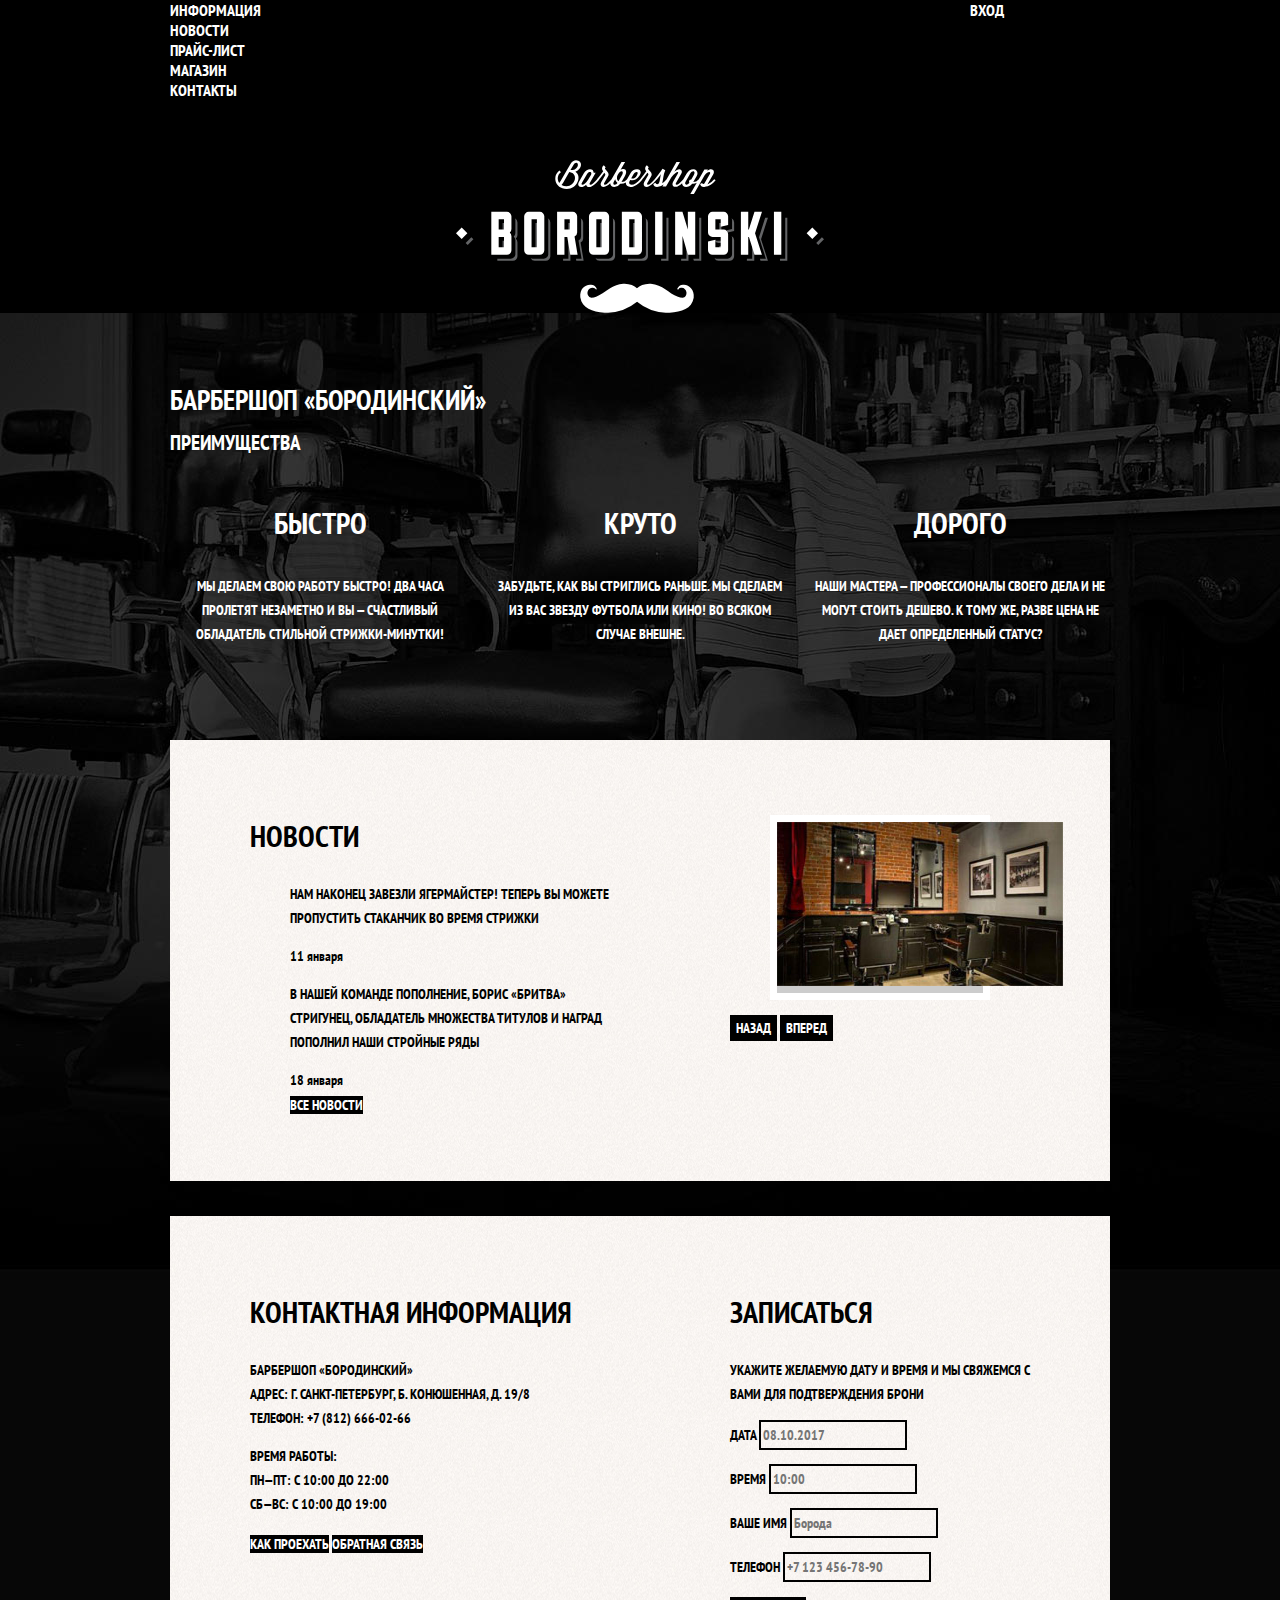
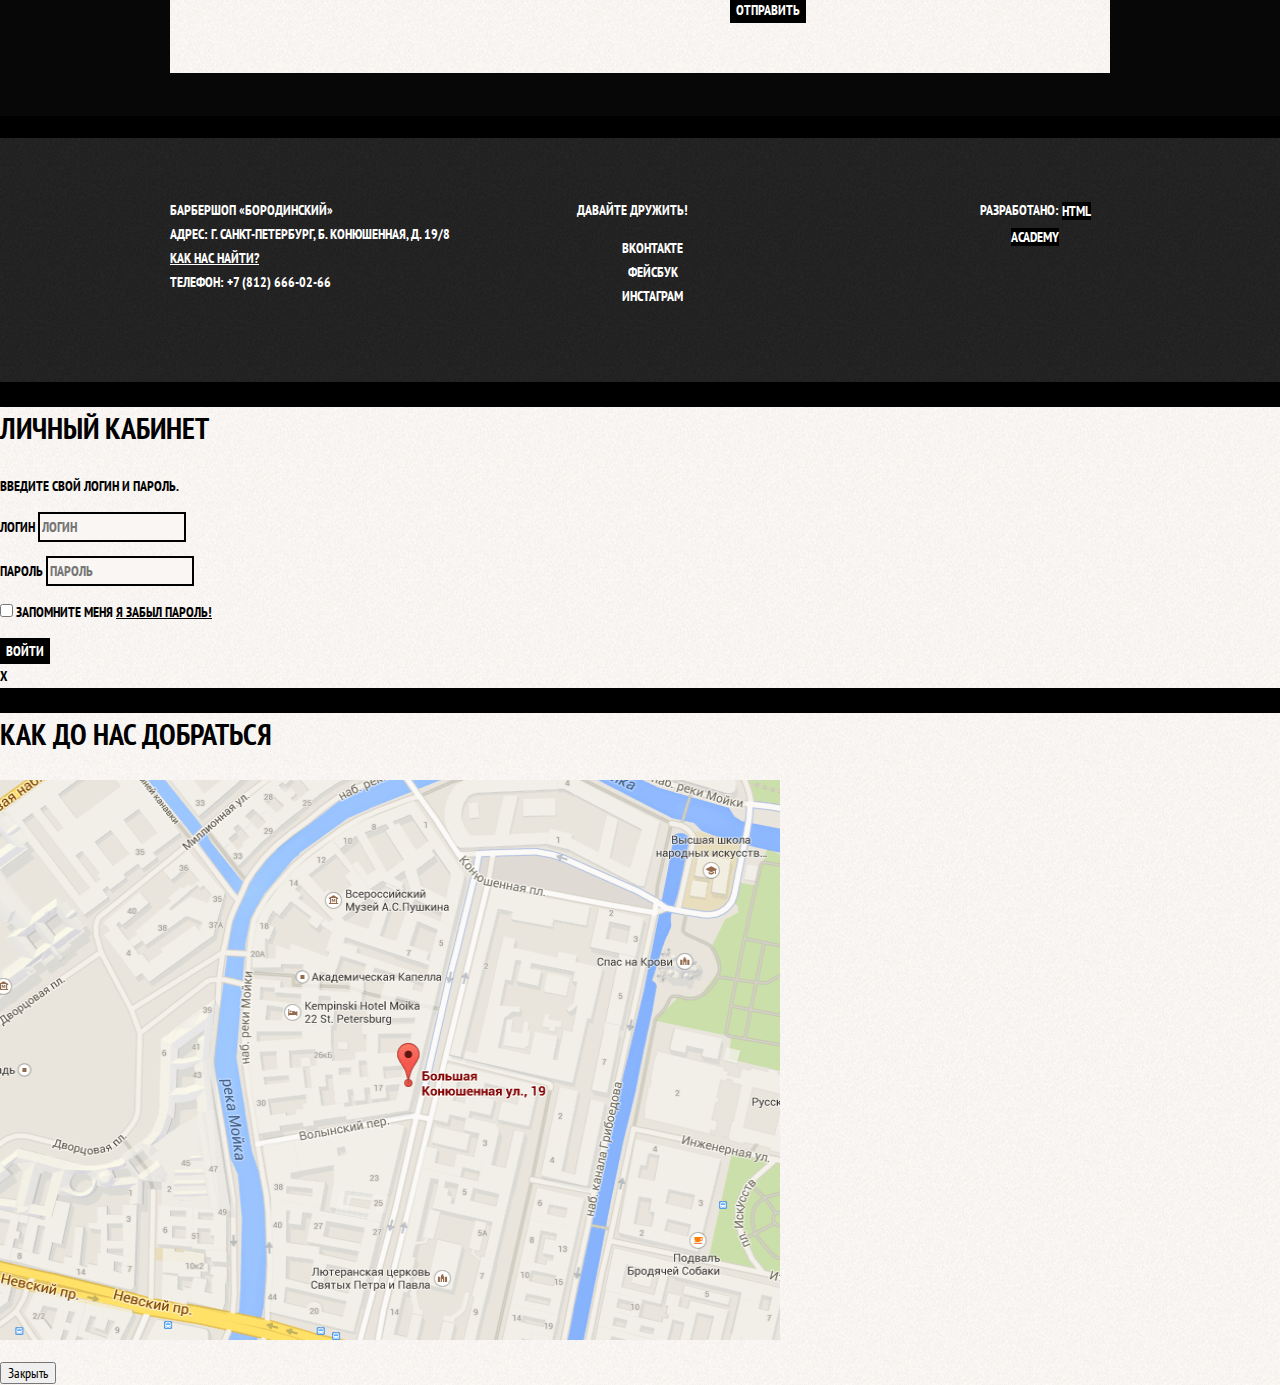
==== index.html @ 68e106fb "product 6 done" ====
<!DOCTYPE html>
<html lang="ru">
<head>
    <meta charset="utf-8">
    <title>Барбершоп «Бородинский»</title>
    <link rel="stylesheet" href="https://fonts.googleapis.com/css?family=PT+Sans+Narrow:400,700&amp;subset=latin,cyrillic">
    <link rel="stylesheet" href="css/normalize.css">
    <link rel="stylesheet" href="css/style.css">
</head>

<body>
    <header class="main-header">
        <nav class="main-navigation">
            <a href="" class="main-header-logo">
                <img src="img/index-logo.svg" width="368" height="153" alt="Логотип барбершопа «Бородинский»">
            </a>
            <div class="main-navigation-wrapper">
                <div class="container">
                    <ul class="site-navigation">
                        <li><a href="info.html">Информация</a></li>
                        <li><a href="news.html">Новости</a></li>
                        <li><a href="price.html">Прайс-лист</a></li>
                        <li><a href="catalog.html">Магазин</a></li>
                        <li><a href="contacts.html">Контакты</a></li>
                    </ul>
                    <ul class="user-navigation">
                        <li class="login-link"><a class="login-link" href="login.html"></a>Вход</li>
                    </ul>
                </div>
            </div>
        </nav>
    </header>
    <main class="container">
    <h1 class="visually-hidden">Барбершоп «Бородинский»</h1>
    <section class="features">
        <h2 class="visually-hidden">Преимущества</h2>
        <ul class="features-list">
        <li class="feature-item">
            <h3>Быстро</h3>
            <p>Мы делаем свою работу быстро! Два часа пролетят незаметно и вы — счастливый обладатель стильной стрижки-минутки!</p>
        </li>
        <li class="feature-item">
            <h3>Круто</h3>
            <p>Забудьте, как вы стриглись раньше. Мы сделаем из вас звезду футбола или кино! Во всяком случае внешне.</p>
        </li>
        <li class="feature-item">
            <h3>Дорого</h3>
            <p>Наши мастера — профессионалы своего дела и не могут стоить дешево. К тому же, разве цена не дает определенный статус?</p>
        </li>
        </ul>
    </section>
    <div class="index-columns">
        <section class="news">
            <h2>Новости</h2>
            <ul class="news-list">
                <li class="news-item">
                <p>Нам наконец завезли Ягермайстер! Теперь вы можете пропустить стаканчик во время стрижки</p>
                <time datetime="2016-01-11">11 января</time>
                </li>
                <li class="news-item">
                <p>В нашей команде пополнение, Борис «Бритва» Стригунец, обладатель множества титулов и наград пополнил наши стройные ряды</p>
                <time datetime="2016-01-18">18 января</time>
                </li>
                <a href="news.html" class="button">Все новости</a>
            </ul>
        </section>
        <section class="gallery">
            <h2></h2>
            <figure class="gallery-content">
                <a href="#"><img src="img/studio.jpg" width="286" height="164" alt="Интерьер"></a>
            </figure>
            <button class="button gallery-button gallery-button-back" type="button">Назад</button>
            <button class="button gallery-button gallery-button-next" type="button">Вперед</button>
        </section>
    </div>
    <div class="index-columns">
        <section class="contacts">
            <h2>Контактная информация</h2>
            <p>
                Барбершоп «Бородинский»<br>
                Адрес: г. Санкт-Петербург, Б. Конюшенная, д. 19/8<br>
                Телефон: +7 (812) 666-02-66
            </p>
            <p>
                Время работы:<br>
                пн—пт: с 10:00 до 22:00<br>
                сб—вс: с 10:00 до 19:00
            </p>
            <a class="button" href="map.html">Как проехать</a>
            <a class="button" href="contacts.html">Обратная связь</a>
        </section>
        <section class="appointment">
            <h2>Записаться</h2>
            <p>Укажите желаемую дату и время и мы свяжемся с вами для подтверждения брони</p>
            <form class="appointment-form" action="https://echo.htmlacademy.ru" method="post">
                <p class="appointment-item">
                    <label for="appointment-date">Дата</label>
                    <input id="appointment-date" type="text" name="date" value="" placeholder="08.10.2017">
                </p>
                <p class="appointment-item">
                    <label for="appointment-time">Время</label>
                    <input id="appointment-time" type="text" name="time" value="" placeholder="10:00">
                </p>
                <p class="appointment-item">
                    <label for="appointment-name">Ваше имя</label>
                    <input id="appointment-name" type="text" name="name" value="" placeholder="Борода">
                </p>
                <p class="appointment-item">
                    <label for="appointment-phone">Телефон</label>
                    <input id="appointment-phone" type="tel" name="phone" value="" placeholder="+7 123 456-78-90">
                </p>
                <button class="button" type="submit">Отправить</button>
            </form>
        </section>
    </div>
    </main>
    <footer class="main-footer">
        <div class="container">
            <p class="footer-contacts">
                Барбершоп «Бородинский»<br>
                Адрес: г. Санкт-Петербург, Б. Конюшенная, д. 19/8<br>
                <a href="map.html">Как нас найти?</a><br>
                Телефон: +7 (812) 666-02-66
            </p>
            <div class="footer-social">
                <b>Давайте дружить!</b>
                <ul>
                <li><a href="#" class="social-button">Вконтакте</a></li>
                <li><a href="#" class="social-button">Фейсбук</a></li>
                <li><a href="#" class="social-button">Инстаграм</a></li>
                </ul>
            </div>
            <p class="footer-copyright">
                <b>Разработано:</b>
                <a class="button" href="https://htmlacademy.ru">HTML Academy</a>
            </p>
        </div>
    </footer>
  <section class="modal modal-login">
    <h2>Личный кабинет</h2>
    <p>Введите свой логин и пароль.</p>
    <form class="login-form" action="https://echo.htmlacademy.ru" method="post">
        <p>
            <label class="visually-hidden" for="user-login">Логин</label>
            <input class="login-icon-user" id="user-login" type="text" name="login" placeholder="Логин">
        </p>
        <p>
            <label class="visually-hidden" for="user-password">Пароль</label>
            <input class="login-icon-password" id="user-password" type="password" name="password" placeholder="Пароль">
        </p>
        <p class="login-password-info">
            <label class="login-checkbox">
                <input type="checkbox" name="remember" class="visually-hidden">
                <span class="checkbox-indicator"></span>
                Запомните меня
            </label>
            <a class="restore" href="#">Я забыл пароль!</a>
        </p>
        <button class="button" type="submit">Войти</button>
    </form>
    <span class="modal-close">x</span>
  </section>
  <section class="modal modal-map">
    <h2 class="visually-hidden">Как до нас добраться</h2>
    <p>
        <img src="img/map.png" width="780" height="560" alt="Офис компании по адресу ул. Большая Конюшенная 19/8, Санкт-Петербург">
    </p>
    <button class="modal-close" type="button">Закрыть</button>
  </section>
</body>
</html>
---- css/style.css ----
body {
  margin: 0;
  padding: 0;

  font-family: "PT Sans Narrow", Arial, sans-serif;
  font-size: 14px;
  line-height: 24px;
  font-weight: 700;
  color: #ffffff;
  text-transform: uppercase;
  
  background-color: #000000;
  background-image: url("../img/bg.jpg");
  background-position: top center;
  background-repeat: no-repeat;
}

.inner-page {
  color: #000000;

  background-color: #f9f6f3;
  background-image: url("../img/pattern-light.jpg");
  background-position: 0 0;
  background-repeat: repeat;
}

.main-header {
  margin-bottom: 75px;
}

.inner-page .main-header {
  margin-bottom: 50px;

  background-color: #000000;
}

a {
  text-decoration: none;
}

.button {
  font: inherit;

  text-align: center;
  color: #ffffff;
  vertical-align: middle;
  text-transform: uppercase;

  background-color: #000000;
  border: none;
}

.button:hover,
.button:focus,
.button:active {
  background-color: #663d15;
}

.main-navigation {
  display: flex;
  flex-direction: column;
  align-items: center;

  font-size: 16px;
  line-height: 20px;
  color: #ffffff;

  background-color: #000000;
}

.inner-page .main-navigation {
  align-items: flex-start;
  flex-direction: row;
}

.main-header-logo {
  order: 2;
  width: 368px;
  height: 153px;
}

.inner-page .main-header-logo {
  order: 0;

  width: 111px;
  height: 24px;
  padding: 23px 20px;
}

.main-navigation-wrapper {
  width: 100%;
  margin-bottom: 60px;
  
  background-color: #000000;
}

.main-navigation-wrapper .container {
  display: flex;
  justify-content: space-between;
}

.site-navigation,
.user-navigation {
  list-style: none;
  margin: 0;
  padding: 0;
}

.site-navigation {
  width: 620px;
}

.user-navigation {
  width: 140px;
}

.inner-page .user-navigation {
  margin-left: auto;
}

.site-navigation a,
.user-navigation a {
  color: #ffffff;
}

.site-navigation a:hover,
.site-navigation a:focus,
.user-navigation a:hover,
.user-navigation a:focus {
  background-color: #242424;
}

.container {
  width: 940px;
  margin: 0 auto;
  padding: 0 10px;
}

.features {
  margin-bottom: 80px;
}

.features-list {
  display: flex;
  justify-content: space-between;
  margin: 0;
  padding: 0;

  list-style: none;
}

.feature-item {
  width: 300px;
  text-align: center;
}

.feature-item h3 {
  font-size: 30px;
  line-height: 42px;
}

.index-columns {
  display: flex;
  justify-content: space-between;
  padding: 50px 80px;
  margin-bottom: 35px;


  color: #000000;

  background-color: #f8f5f2;
  background-image: url("../img/pattern-light.jpg");
  background-position: 0 0;
  background-repeat: repeat;
}

.index-columns h2 {
  font-size: 30px;
  line-height: 42px;
}

.news {
  width: 380px;
}

.news-list {
  list-style: none;
}

.news-item time {
  text-transform: none;
}

.gallery {
  width: 300px;
}

.gallery-content {
  background-color: #cccccc;
  border: 7px solid #ffffff;
}

.contacts {
  width: 380px;
}

.appointment {
  width: 300px;
}

.appointment-item input {
  font: inherit;

  background-color: transparent;
  border: 2px solid #000000;
}

.appointment-item input:focus {
  border-color: #663d15;
}

.page-title {
  margin: 0;
  margin-bottom: 15px;
  padding: 0;

  font-size: 30px;
  line-height: 42px;
}

.breadcrumbs {
  padding: 0;
  margin: 0;
  margin-bottom: 50px;

  list-style: none;
}

.breadcrumbs a {
  color: #000000;
}

.breadcrumbs a:hover,
.breadcrumbs a:focus {
  text-decoration: underline;
}

.breadcrumbs-current {
  color: #aba9a7;
}

.catalog-columns {
  display: flex;
  justify-content: space-between;
}

.filters {
  width: 180px;
}

.filter fieldset {
  border: none;
}

.filter legend {
  font-size: 24px;
  line-height: 30px;
}

.filter ul {
  list-style: none;
  line-height: 18px;
}

.filter-input:hover + label,
.filter-input:focus + label {
  color: #663d15;
}

.filter-input:disabled + label {
  color: #000000;

  opacity: 0.5;
}

.catalog {
  width: 700px;
}

.catalog-list {
  display: flex;
  flex-wrap: wrap;
  padding: 0;
  margin: 0;
  margin-bottom: 25px;

  list-style: none;
}

.catalog-item {
  width: 220px;
  margin-bottom: 20px;
  margin-right: 20px;

  background-color: #f8f8f8;
  box-shadow: 0 0 10px rgba(0, 0, 0, 0.1);
}

.catalog-item:nth-child(3n) {
  margin-right: 0;
}

.catalog-item:hover {
  box-shadow: 0 0 10px rgba(0, 0, 0, 0.2);
}

.catalog-item a {
  color: #000000;
}

.catalog-item h3 {
  font-size: 14px;
  line-height: 18px;
}

.catalog-category {
  text-transform: none;
}

.catalog-item-price b {
  font-size: 14px;
  line-height: 20px;
  text-align: center;

  background-color: #e5e5e5;
}

.catalog-item-price .button {
  line-height: 20px;
  color: #ffffff;
}

.pagination-list {
  padding: 0;
  margin: 0;

  list-style: none;
}

.pagination-item a {
  color: #ffffff;

  background-color: #000000;
}

.pagination-item a:hover,
.pagination-item a:focus,
.pagination-item a:active {
  background-color: #663d15;
}

.pagination-item-current a {
  color: #000000;

  background-color: #ffffff;
}

.pagination-item-current a:hover,
.pagination-item-current a:focus,
.pagination-item-current a:active {
  color: #000000;

  background-color: #ffffff;
}

.product-photos {
  width: 460px;
}

.product-photo-preview {
  list-style: none;
}

.product-photo-preview li {
  box-shadow: 0 0 10px 2px rgba(0, 0, 0, 0.1);
}

.product-photo-full {
  box-shadow: 0 0 10px 2px rgba(0, 0, 0, 0.1);
}

.product-article {
  text-align: right;
  color: #aeaeae;
}

.product-price b {
  line-height: 20px;
  text-align: center;

  background-color: #e5e5e5;
}

.product-info {
  width: 390px;
}

.product-info h3 {
  font-size: 24px;
  line-height: 30px;
}

.product-info ul {
  list-style: none;
}

.main-footer {
  margin-top: 65px;
  padding: 60px 0;

  color: #ffffff;

  background-color: #222222;
  background-image: url("../img/pattern-dark.jpg");
  background-position: 0 0;
  background-repeat: repeat;
}

.inner-page .main-footer {
  margin-top: 45px;
}

.main-footer .container {
  display: flex;
}

.footer-contacts {
  width: 320px;
  margin: 0;
  margin-right: 70px;
}

.footer-contacts a {
  color: #ffffff;
  text-decoration: underline;
}

.footer-contacts a:hover,
.footer-contacts a:focus {
  text-decoration: none;
}

.footer-social {
  width: 145px;

  text-align: center;
}

.footer-social ul {
  list-style: none;
}

.social-button {
  color: #ffffff;
}

.footer-copyright {
  width: 150px;
  margin: 0;
  margin-left: auto;
  text-align: center;
}

.footer-copyright .button:hover,
.footer-copyright .button:focus {
  color: #000000;

  background-color: #ffffff;
}

.modal {
  color: #000000;

  background-image: url("../img/pattern-light.jpg");
  background-position: 0 0;
  background-repeat: repeat;
  background-color: #f8f3f0;
}

.modal h2 {
    font-size: 30px;
    line-height: 42px;
  }
  
.login-form input[type="text"],
.login-form input[type="password"] {
  font: inherit;
  color: #000000;
  text-transform: uppercase;

  background-color: #f9f6f3;
  border: 2px solid #000000;
}

.login-form input:focus {
  border-color: #663d15;
}

.login-checkbox:hover,
.login-checkbox:focus {
  color: #663d15;
}

.restore {
  color: #000000;
  text-decoration: underline;
}

.restore:hover,
.restore:focus {
  text-decoration: none;
}
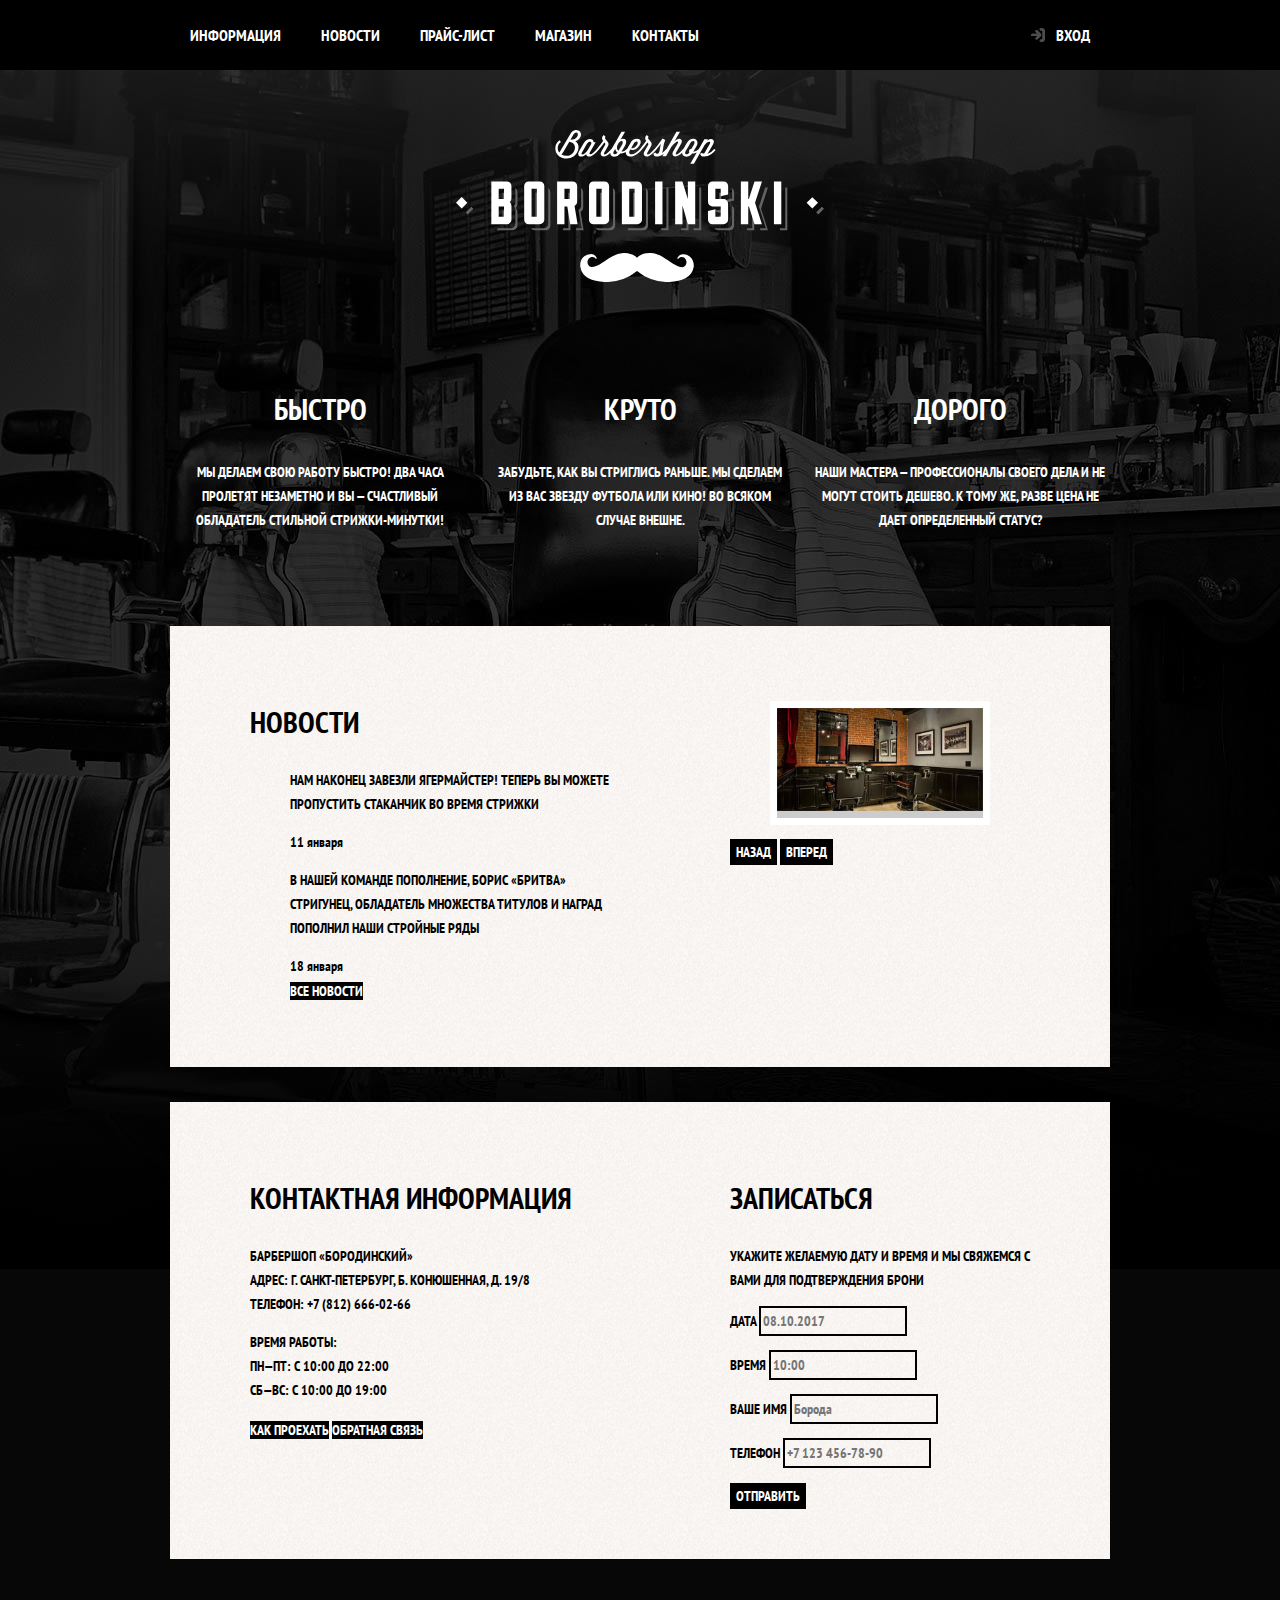
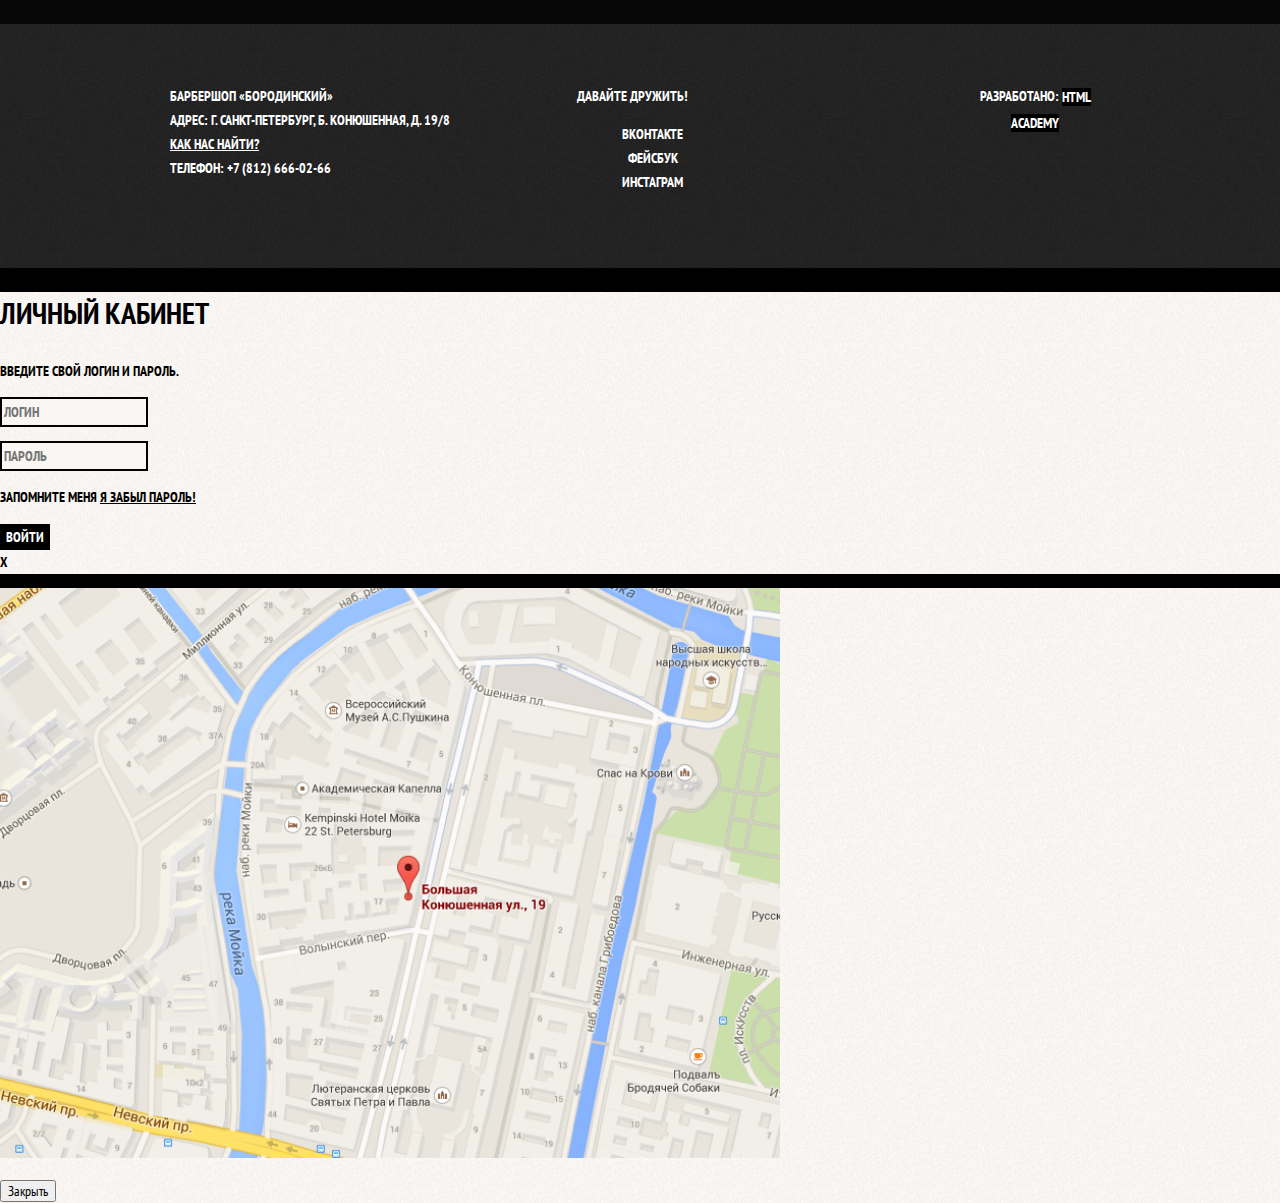
==== commit 962ae082: "edit header" ====
--- a/index.html
+++ b/index.html
@@ -24,7 +24,9 @@
                         <li><a href="contacts.html">Контакты</a></li>
                     </ul>
                     <ul class="user-navigation">
-                        <li class="login-link"><a class="login-link" href="login.html"></a>Вход</li>
+                        <li>
+                            <a class="login-link" href="login.html">Вход</a>
+                        </li>
                     </ul>
                 </div>
             </div>
--- a/css/style.css
+++ b/css/style.css
@@ -38,6 +38,29 @@
   text-decoration: none;
 }
 
+img {
+  max-width: 100%;
+  height: auto;
+}
+
+.visually-hidden:not(:focus):not(:active),
+input[type="checkbox"].visually-hidden,
+input[type="radio"].visually-hidden {
+  position: absolute;
+
+  width: 1px;
+  height: 1px;
+  margin: -1px;
+  border: 0;
+  padding: 0;
+
+  white-space: nowrap;
+
+  clip-path: inset(100%);
+  clip: rect(0 0 0 0);
+  overflow: hidden;
+}
+
 .button {
   font: inherit;
 
@@ -65,7 +88,7 @@
   line-height: 20px;
   color: #ffffff;
 
-  background-color: #000000;
+  background-color: transparent;
 }
 
 .inner-page .main-navigation {
@@ -107,11 +130,14 @@
 }
 
 .site-navigation {
+  display: flex;
+  flex-wrap: wrap;
   width: 620px;
 }
 
 .user-navigation {
-  width: 140px;
+  display: flex;
+  max-width: 140px;
 }
 
 .inner-page .user-navigation {
@@ -120,6 +146,10 @@
 
 .site-navigation a,
 .user-navigation a {
+  display: block;
+  padding: 25px 20px;
+
+  vertical-align: middle;
   color: #ffffff;
 }
 
@@ -130,6 +160,34 @@
   background-color: #242424;
 }
 
+.user-navigation .login-link {
+  position: relative;
+  padding-left: 50px;
+}
+
+.login-link::before {
+  content: "";
+  
+  position: absolute;
+  top: 27px;
+  left: 24px;
+  
+  width: 16px;
+  height: 18px;
+  
+  background-image: url("../img/login.svg");
+  background-repeat: no-repeat;
+  background-position: 0 0;
+  
+  opacity: 0.3;
+}
+
+.login-link:hover::before,
+.login-link:focus::before,
+.login-link:active::before {
+  opacity: 1;
+}
+
 .container {
   width: 940px;
   margin: 0 auto;
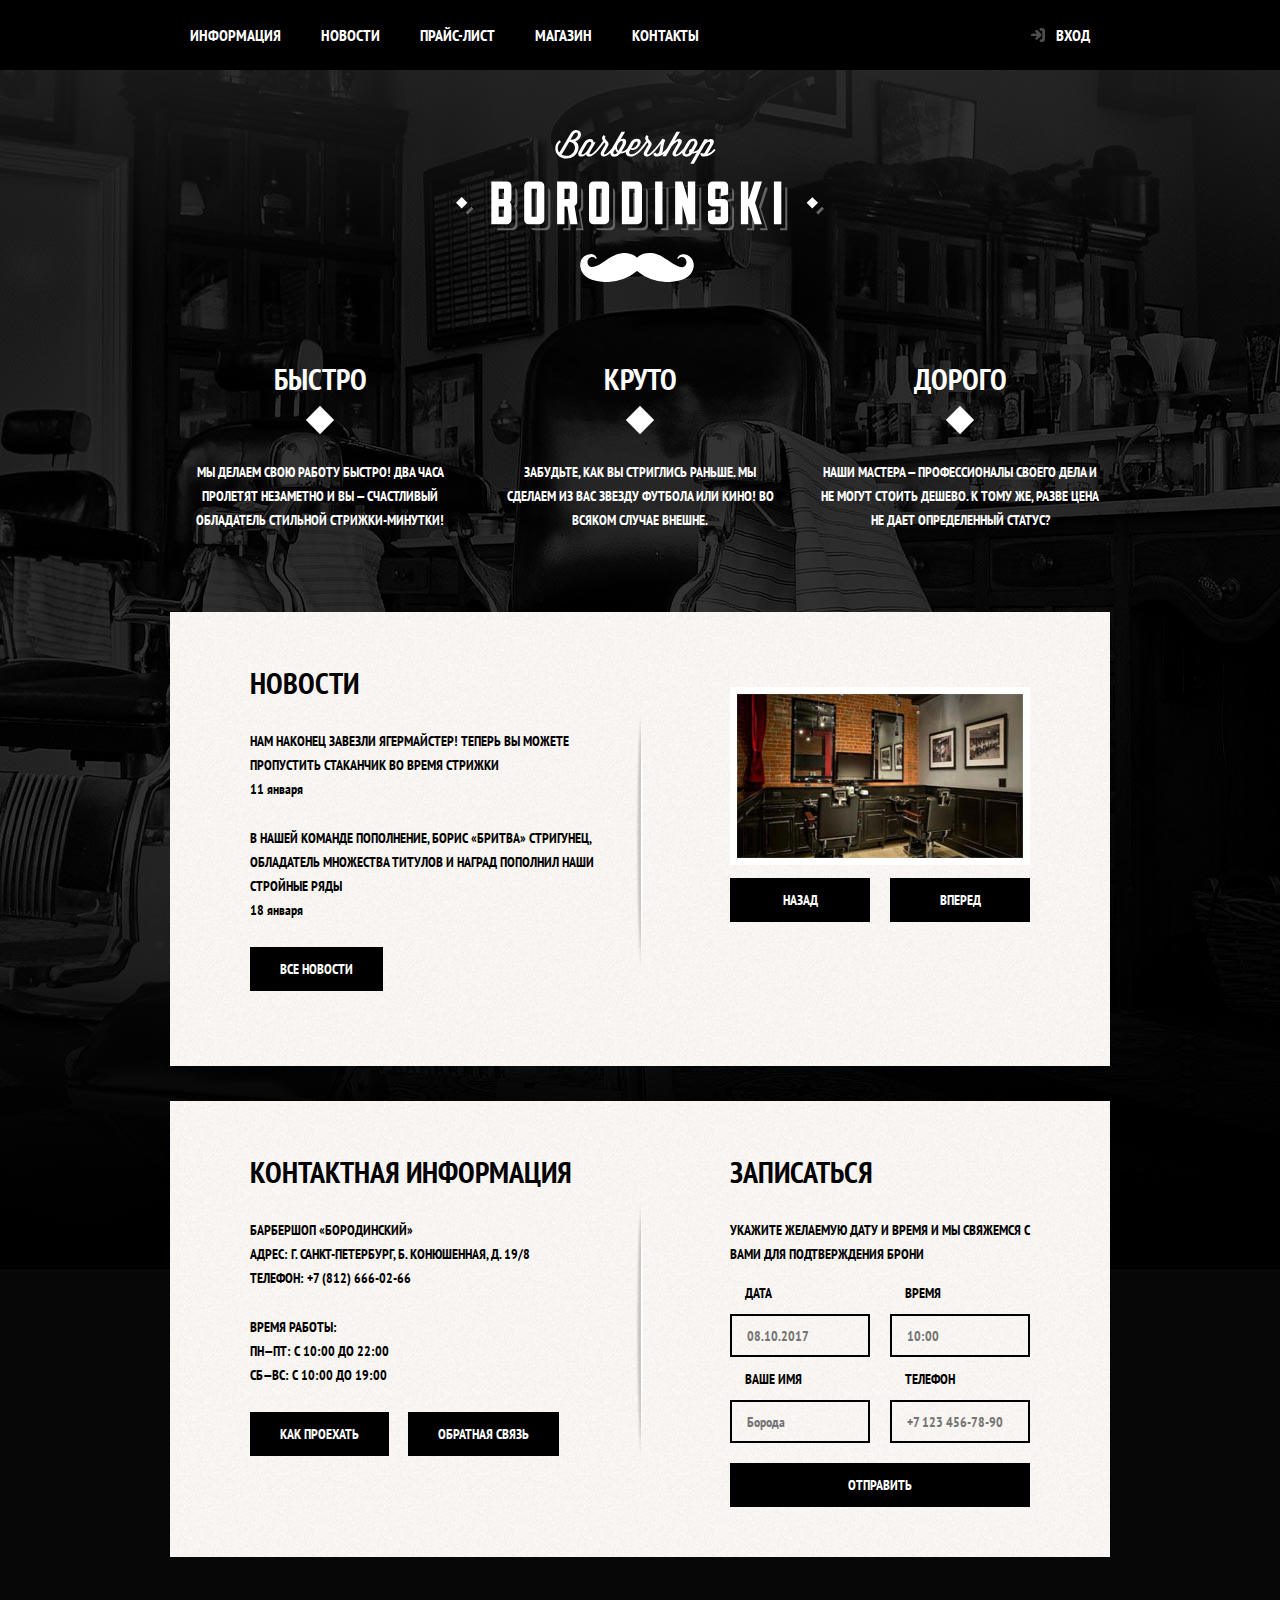
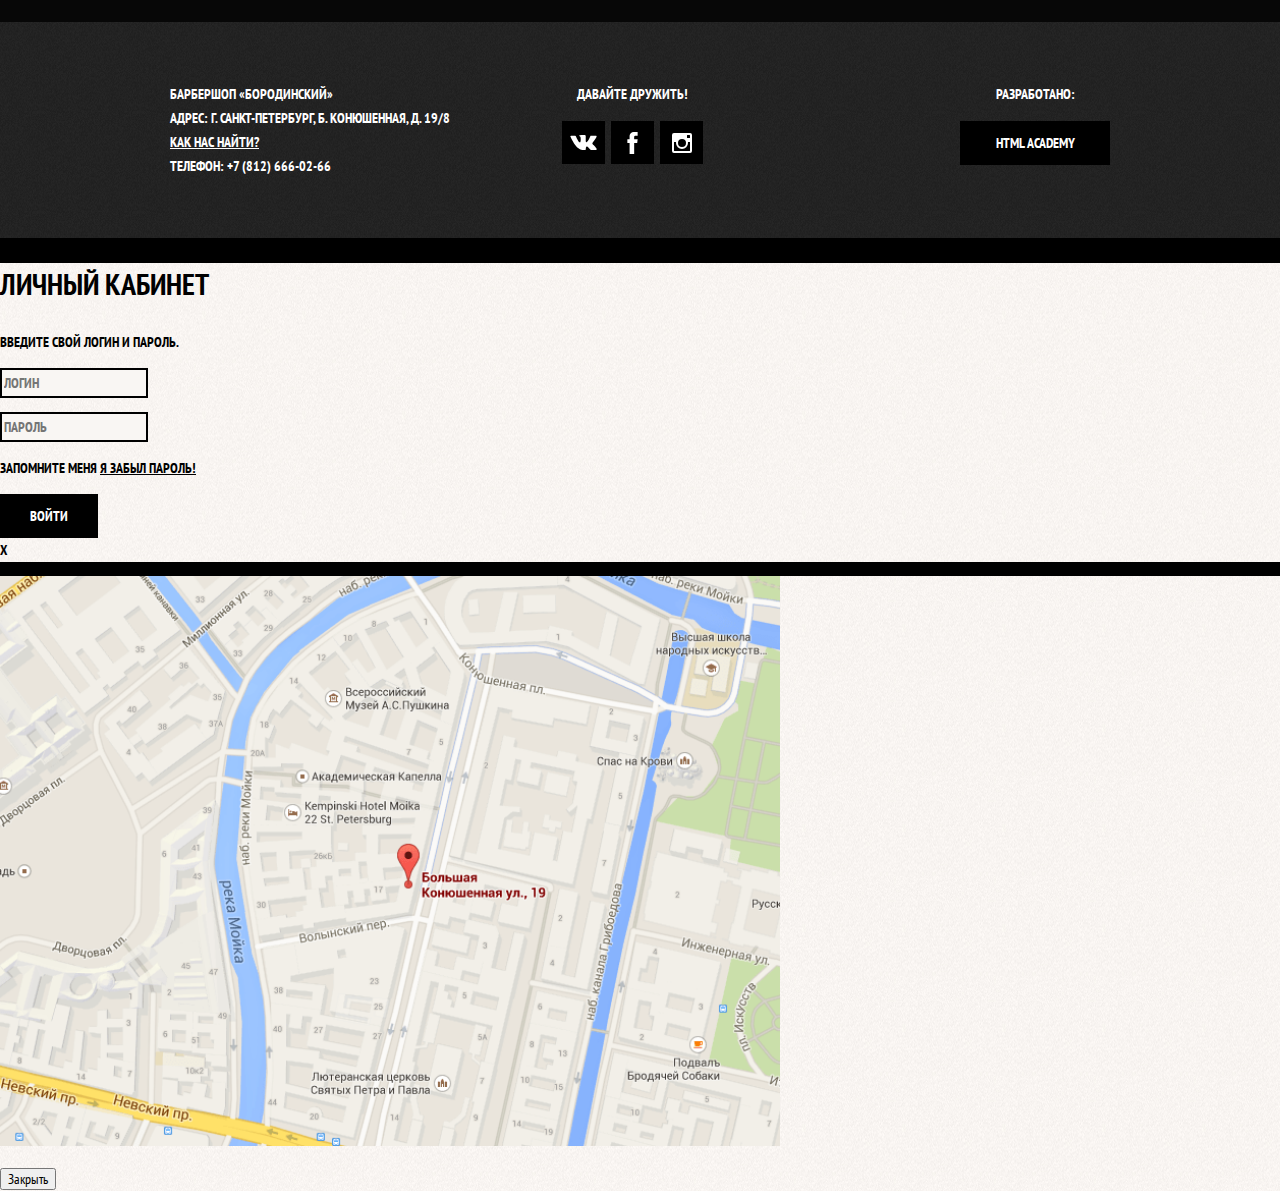
==== commit d6ab60d5: "all pages footer done" ====
--- a/index.html
+++ b/index.html
@@ -66,14 +66,16 @@
                 <a href="news.html" class="button">Все новости</a>
             </ul>
         </section>
-        <section class="gallery">
-            <h2></h2>
-            <figure class="gallery-content">
-                <a href="#"><img src="img/studio.jpg" width="286" height="164" alt="Интерьер"></a>
-            </figure>
-            <button class="button gallery-button gallery-button-back" type="button">Назад</button>
-            <button class="button gallery-button gallery-button-next" type="button">Вперед</button>
-        </section>
+        <div class="gallery-container">
+            <section class="gallery">
+                <h2></h2>
+                <figure class="gallery-content">
+                    <a href="#"><img src="img/studio.jpg" width="286" height="164" alt="Интерьер"></a>
+                </figure>
+                <button class="button gallery-button gallery-button-back" type="button">Назад</button>
+                <button class="button gallery-button gallery-button-next" type="button">Вперед</button>
+            </section>
+        </div>
     </div>
     <div class="index-columns">
         <section class="contacts">
@@ -93,7 +95,7 @@
         </section>
         <section class="appointment">
             <h2>Записаться</h2>
-            <p>Укажите желаемую дату и время и мы свяжемся с вами для подтверждения брони</p>
+            <p class="appointment-info">Укажите желаемую дату и время и мы свяжемся с вами для подтверждения брони</p>
             <form class="appointment-form" action="https://echo.htmlacademy.ru" method="post">
                 <p class="appointment-item">
                     <label for="appointment-date">Дата</label>
@@ -127,9 +129,31 @@
             <div class="footer-social">
                 <b>Давайте дружить!</b>
                 <ul>
-                <li><a href="#" class="social-button">Вконтакте</a></li>
-                <li><a href="#" class="social-button">Фейсбук</a></li>
-                <li><a href="#" class="social-button">Инстаграм</a></li>
+                    <li>
+                        <a href="#" class="social-button">
+                            <span class="visually-hidden">Вконтакте</span>
+                            <svg xmlns="http://www.w3.org/2000/svg" width="27" height="15" viewBox="0 0 26.14 14.91"><path d="M26 13.47l-.09-.17a13.55 13.55 0 0 0-2.6-3q-.87-.83-1.1-1.12A1 1 0 0 1 22 8a10.27 10.27 0 0 1 1.22-1.78l.88-1.16q2.35-3.13 2-4L26 .94a.8.8 0 0 0-.4-.22 2.14 2.14 0 0 0-.87 0h-3.92a.51.51 0 0 0-.27 0h-.3a.6.6 0 0 0-.15.14.93.93 0 0 0-.14.24 22.22 22.22 0 0 1-1.46 3.06q-.5.84-.93 1.46a7 7 0 0 1-.71.91 4.94 4.94 0 0 1-.52.47q-.23.18-.35.15l-.23-.05a.9.9 0 0 1-.31-.33 1.49 1.49 0 0 1-.16-.53V1.6a3.14 3.14 0 0 0 0-.62 2.12 2.12 0 0 0-.14-.44.73.73 0 0 0-.28-.33 1.57 1.57 0 0 0-.46-.18A9 9 0 0 0 12.57 0a8.93 8.93 0 0 0-3.25.33 1.83 1.83 0 0 0-.52.41q-.25.3-.07.33a1.67 1.67 0 0 1 1.16.59l.08.16a2.6 2.6 0 0 1 .19.63 6.32 6.32 0 0 1 .12 1 10.59 10.59 0 0 1 0 1.7q-.07.71-.13 1.1a2.21 2.21 0 0 1-.18.64 2.69 2.69 0 0 1-.16.3l-.07.07a1 1 0 0 1-.37.07.86.86 0 0 1-.46-.19 3.27 3.27 0 0 1-.56-.52 7 7 0 0 1-.66-.93q-.37-.6-.76-1.42l-.22-.39q-.2-.38-.56-1.11t-.62-1.43A.9.9 0 0 0 5.2.9h-.07a.93.93 0 0 0-.22-.16A1.44 1.44 0 0 0 4.6.65L.87.68A1 1 0 0 0 .1.94L0 1a.44.44 0 0 0 0 .22 1.08 1.08 0 0 0 .08.37Q.9 3.53 1.86 5.31t1.66 2.87Q4.23 9.27 5 10.24t1 1.24l.37.41.34.33a8.06 8.06 0 0 0 1 .78 16.34 16.34 0 0 0 1.4.9 7.6 7.6 0 0 0 1.79.72 6.19 6.19 0 0 0 2 .22h1.57a1.08 1.08 0 0 0 .72-.3l.05-.07a.9.9 0 0 0 .1-.25 1.38 1.38 0 0 0 0-.37 4.48 4.48 0 0 1 .09-1.05 2.77 2.77 0 0 1 .23-.71 1.74 1.74 0 0 1 .29-.4 1.19 1.19 0 0 1 .23-.2h.11a.86.86 0 0 1 .77.21 4.52 4.52 0 0 1 .83.79q.39.47.93 1.05a6.41 6.41 0 0 0 1 .87l.27.16a3.31 3.31 0 0 0 .71.3 1.53 1.53 0 0 0 .76.07l3.48-.05a1.58 1.58 0 0 0 .8-.17.68.68 0 0 0 .34-.37 1.06 1.06 0 0 0 0-.46 1.71 1.71 0 0 0-.1-.36z" fill="#fff"/></svg>
+                        </a>
+                    </li>
+                    <li>
+                        <a href="#" class="social-button">
+                            <span class="visually-hidden">Фейсбук</span>
+                            <svg xmlns="http://www.w3.org/2000/svg" width="19" height="22" viewBox="0 0 10.15 21.74">
+                                <path d="M3.34 1.12A4.77 4.77 0 0 1 6.53 0h3.61v3.81H7.81a1.07 1.07 0 0 0-1.09.83v2.55h3.42c-.08 1.23-.24 2.45-.41 3.67h-3v10.87H2.21V10.86H0V7.21h2.19V3.66a3.83 3.83 0 0 1 1.15-2.54z"
+                                    fill="#fff" >
+                                </path>
+                            </svg>
+                        </a>
+                    </li>
+                    <li><a href="#" class="social-button">
+                        <span class="visually-hidden">Инстаграм</span>
+                        <svg xmlns="http://www.w3.org/2000/svg" width="20" height="20" viewBox="0 0 20 20">
+                            <path d="M18 0H2a2 2 0 0 0-2 2v16a2 2 0 0 0 2 2h16a2 2 0 0 0 2-2V2a2 2 0 0 0-2-2zm-8 6a4 4 0 1 1-4 4 4 4 0 0 1 4-4zM2.5 18a.47.47 0 0 1-.5-.5V9h2.1a3.4 3.4 0 0 0-.1 1 6 6 0 1 0 12 0 3.4 3.4 0 0 0-.1-1H18v8.5a.47.47 0 0 1-.5.5zM18 4.5a.47.47 0 0 1-.5.5h-2a.47.47 0 0 1-.5-.5v-2a.47.47 0 0 1 .5-.5h2a.47.47 0 0 1 .5.5z"
+                                fill="#fff">
+                            </path>
+                        </svg>
+                        </a>
+                    </li>
                 </ul>
             </div>
             <p class="footer-copyright">
--- a/css/style.css
+++ b/css/style.css
@@ -24,10 +24,6 @@
   background-repeat: repeat;
 }
 
-.main-header {
-  margin-bottom: 75px;
-}
-
 .inner-page .main-header {
   margin-bottom: 50px;
 
@@ -62,6 +58,10 @@
 }
 
 .button {
+  display: inline-block;
+  margin-right: 16px;
+  padding: 10px 30px;
+
   font: inherit;
 
   text-align: center;
@@ -77,6 +77,23 @@
 .button:focus,
 .button:active {
   background-color: #663d15;
+}
+
+.button.disabled,
+.button:disabled {
+  cursor: default;
+  opacity: 0.5;
+  background-color: #000000;
+}
+
+.container {
+  width: 940px;
+  margin: 0 auto;
+  padding: 0 10px;
+}
+
+.main-header {
+  margin-bottom: 75px;
 }
 
 .main-navigation {
@@ -188,12 +205,6 @@
   opacity: 1;
 }
 
-.container {
-  width: 940px;
-  margin: 0 auto;
-  padding: 0 10px;
-}
-
 .features {
   margin-bottom: 80px;
 }
@@ -213,8 +224,33 @@
 }
 
 .feature-item h3 {
+  position: relative;
+
+  margin: 0;
+  margin-bottom: 60px;
+
   font-size: 30px;
   line-height: 42px;
+}
+
+.feature-item h3::after {
+  content: "";
+
+  position: absolute;
+  bottom: -30px;
+  left: 50%;
+
+  width: 20px;
+  height: 20px;
+  margin-left: -10px;
+
+  background-color: #ffffff;
+
+  transform: rotate(45deg);
+}
+
+.feature-item p {
+  margin: 0 10px;
 }
 
 .index-columns {
@@ -227,12 +263,17 @@
   color: #000000;
 
   background-color: #f8f5f2;
-  background-image: url("../img/pattern-light.jpg");
-  background-position: 0 0;
-  background-repeat: repeat;
+  background-image: 
+    url("../img/line.png"),
+    url("../img/pattern-light.jpg");
+  background-position: center, 0 0;
+  background-repeat: no-repeat, repeat;
 }
 
 .index-columns h2 {
+  margin: 0;
+  margin-bottom: 25px;
+
   font-size: 30px;
   line-height: 42px;
 }
@@ -242,7 +283,19 @@
 }
 
 .news-list {
-  list-style: none;
+  margin: 0;
+  margin-bottom: 25px;
+  padding: 0;
+
+  list-style: none;
+}
+
+.news-item {
+  margin-bottom: 25px;
+}
+
+.news-item p {
+  margin: 0;
 }
 
 .news-item time {
@@ -253,20 +306,86 @@
   width: 300px;
 }
 
+.gallery-container {
+  position: relative;
+
+  height: 260px;
+}
+
 .gallery-content {
+  height: 164px;
+  margin: 0;
+
   background-color: #cccccc;
   border: 7px solid #ffffff;
 }
 
+.gallery-content img {
+  width: 286px;
+  height: 164px;
+}
+
+.gallery-button {
+  position: absolute;
+  bottom: 0;
+
+  box-sizing: border-box;
+  width: 140px;
+  margin: 0;
+}
+
+.gallery-button-back {
+  left: 0;
+}
+
+.gallery-button-next {
+  right: 0;
+}
+
 .contacts {
   width: 380px;
 }
 
+.contacts p {
+  margin: 0;
+  margin-bottom: 25px;
+}
+
 .appointment {
   width: 300px;
 }
 
+.appointment-info {
+  margin: 0;
+  margin-bottom: 15px;
+}
+
+.appointment-form {
+  display: flex;
+  flex-wrap: wrap;
+  justify-content: space-between;
+}
+
+.appointment-item {
+  width: 140px;
+  margin: 0;
+  margin-bottom: 10px;
+}
+
+.appointment-item label {
+  display: block;
+  margin-bottom: 9px;
+  margin-left: 15px;
+}
+
 .appointment-item input {
+  box-sizing: border-box;
+  width: 140px;
+  padding-top: 8px;
+  padding-left: 15px;
+  padding-right: 15px;
+  padding-bottom: 7px;
+
   font: inherit;
 
   background-color: transparent;
@@ -275,6 +394,13 @@
 
 .appointment-item input:focus {
   border-color: #663d15;
+}
+
+.appointment .button {
+  display: block;
+  width: 100%;
+  margin-top: 10px;
+  margin-right: 0;
 }
 
 .page-title {
@@ -515,11 +641,39 @@
 }
 
 .footer-social ul {
-  list-style: none;
+  display: flex;
+  flex-wrap: wrap;
+  justify-content: space-between;
+  width: 141px;
+  margin: 0 auto;
+  padding: 0;
+
+  list-style: none;
+}
+
+.footer-social b {
+  display: block;
+  margin-bottom: 15px;
 }
 
 .social-button {
-  color: #ffffff;
+  display: flex;
+  align-items: center;
+  justify-content: center;
+  width: 43px;
+  height: 43px;
+
+  background-color: #000000;
+}
+
+.social-button:hover,
+.social-button:focus {
+  background-color: #ffffff;
+}
+
+.social-button:hover path,
+.social-button:focus path {
+  fill: #000000;
 }
 
 .footer-copyright {
@@ -527,6 +681,16 @@
   margin: 0;
   margin-left: auto;
   text-align: center;
+}
+
+.footer-copyright .button {
+  display: block;
+  margin-right: 0;
+}
+
+.footer-copyright b {
+  display: block;
+  margin-bottom: 15px;
 }
 
 .footer-copyright .button:hover,
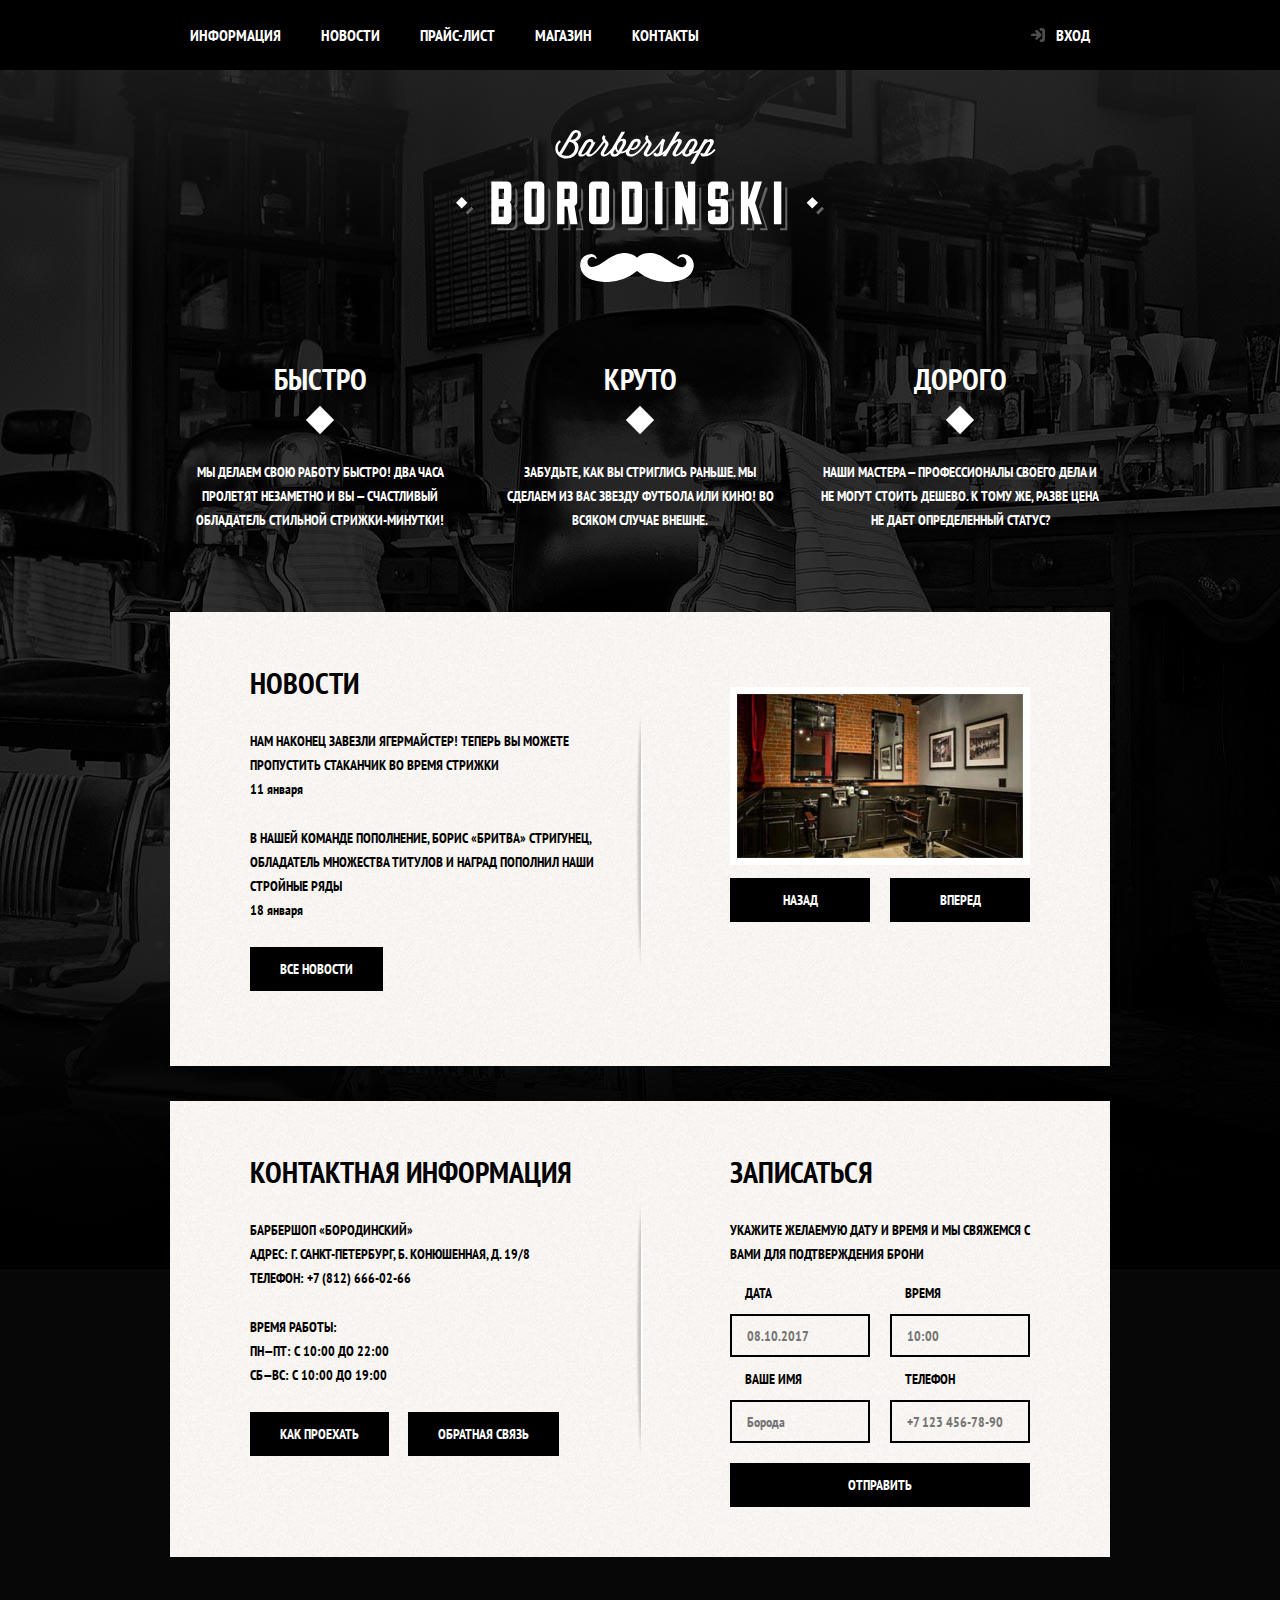
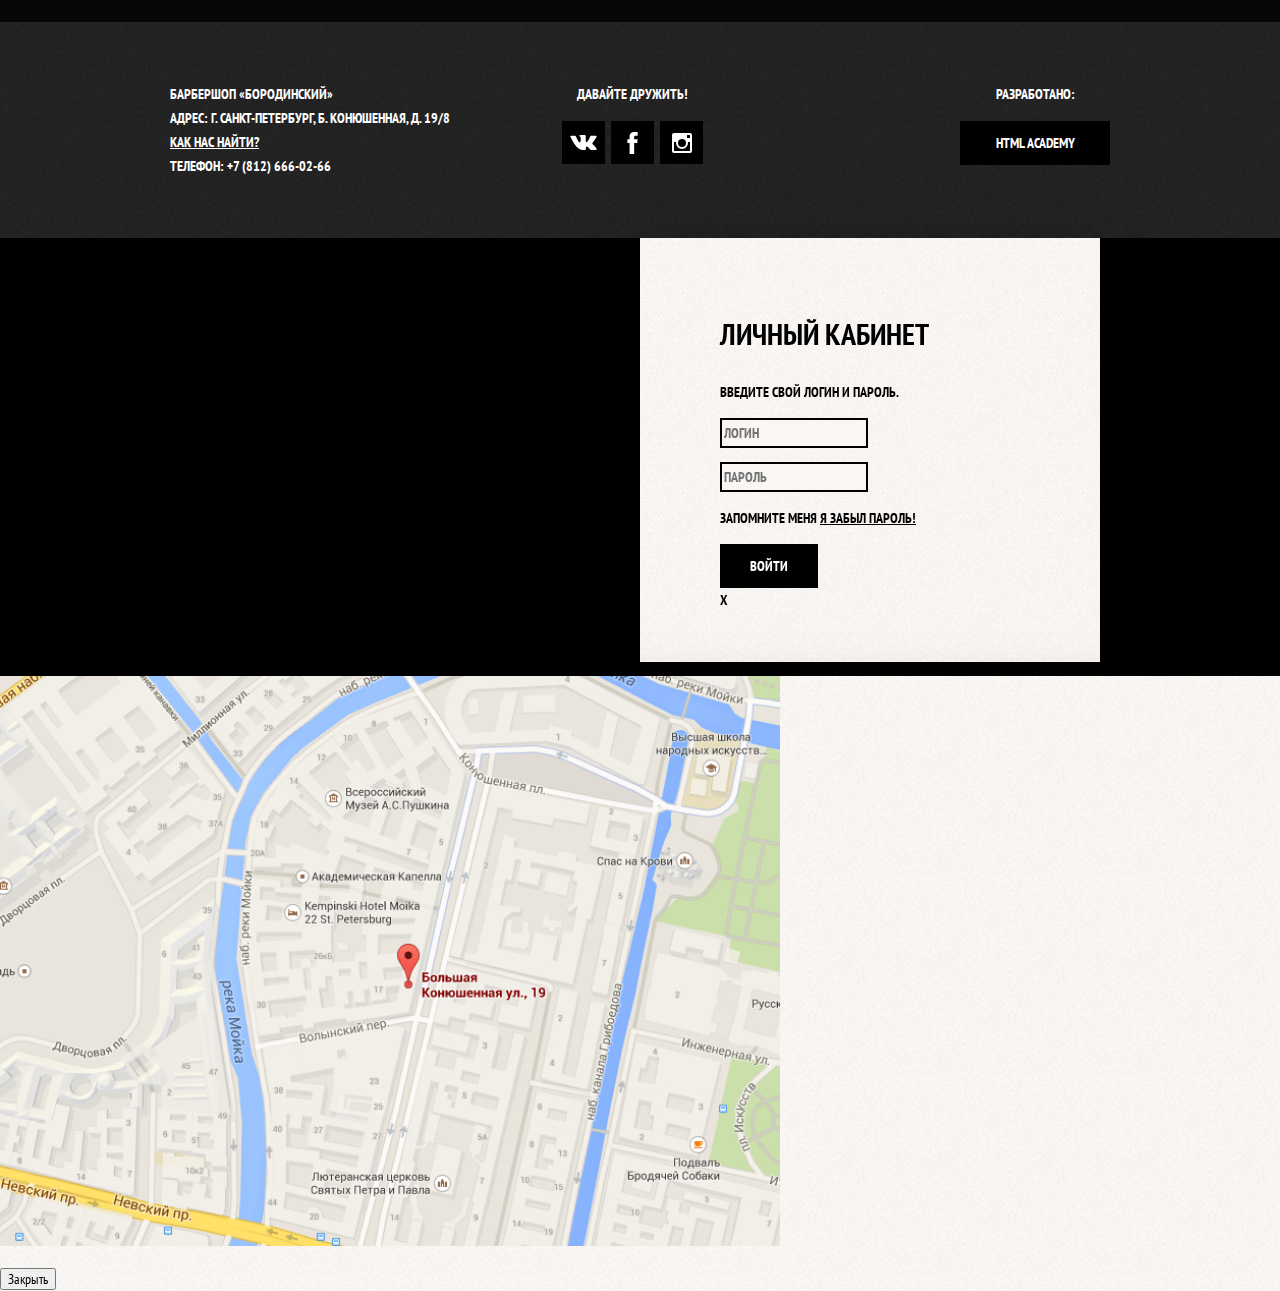
==== commit 74919359: "modal login experiment" ====
--- a/index.html
+++ b/index.html
@@ -162,36 +162,36 @@
             </p>
         </div>
     </footer>
-  <section class="modal modal-login">
-    <h2>Личный кабинет</h2>
-    <p>Введите свой логин и пароль.</p>
-    <form class="login-form" action="https://echo.htmlacademy.ru" method="post">
+    <section class="modal modal-login">
+        <h2>Личный кабинет</h2>
+        <p>Введите свой логин и пароль.</p>
+        <form class="login-form" action="https://echo.htmlacademy.ru" method="post">
+            <p>
+                <label class="visually-hidden" for="user-login">Логин</label>
+                <input class="login-icon-user" id="user-login" type="text" name="login" placeholder="Логин">
+            </p>
+            <p>
+                <label class="visually-hidden" for="user-password">Пароль</label>
+                <input class="login-icon-password" id="user-password" type="password" name="password" placeholder="Пароль">
+            </p>
+            <p class="login-password-info">
+                <label class="login-checkbox">
+                    <input type="checkbox" name="remember" class="visually-hidden">
+                    <span class="checkbox-indicator"></span>
+                    Запомните меня
+                </label>
+                <a class="restore" href="#">Я забыл пароль!</a>
+            </p>
+            <button class="button" type="submit">Войти</button>
+        </form>
+        <span class="modal-close">x</span>
+    </section>
+    <section class="modal modal-map">
+        <h2 class="visually-hidden">Как до нас добраться</h2>
         <p>
-            <label class="visually-hidden" for="user-login">Логин</label>
-            <input class="login-icon-user" id="user-login" type="text" name="login" placeholder="Логин">
+            <img src="img/map.png" width="780" height="560" alt="Офис компании по адресу ул. Большая Конюшенная 19/8, Санкт-Петербург">
         </p>
-        <p>
-            <label class="visually-hidden" for="user-password">Пароль</label>
-            <input class="login-icon-password" id="user-password" type="password" name="password" placeholder="Пароль">
-        </p>
-        <p class="login-password-info">
-            <label class="login-checkbox">
-                <input type="checkbox" name="remember" class="visually-hidden">
-                <span class="checkbox-indicator"></span>
-                Запомните меня
-            </label>
-            <a class="restore" href="#">Я забыл пароль!</a>
-        </p>
-        <button class="button" type="submit">Войти</button>
-    </form>
-    <span class="modal-close">x</span>
-  </section>
-  <section class="modal modal-map">
-    <h2 class="visually-hidden">Как до нас добраться</h2>
-    <p>
-        <img src="img/map.png" width="780" height="560" alt="Офис компании по адресу ул. Большая Конюшенная 19/8, Санкт-Петербург">
-    </p>
-    <button class="modal-close" type="button">Закрыть</button>
-  </section>
+        <button class="modal-close" type="button">Закрыть</button>
+    </section>
 </body>
 </html>--- a/css/style.css
+++ b/css/style.css
@@ -1,4 +1,5 @@
 body {
+  min-width: 960px;
   margin: 0;
   padding: 0;
 
@@ -413,11 +414,39 @@
 }
 
 .breadcrumbs {
+  display: flex;
+  justify-content: flex-start;
+  flex-wrap: wrap;
   padding: 0;
   margin: 0;
   margin-bottom: 50px;
 
   list-style: none;
+}
+
+.breadcrumbs li {
+  position: relative;
+
+  margin-right: 42px;
+}
+
+.breadcrumbs li:last-child {
+  margin-right: 0;
+}
+
+.breadcrumbs li::after {
+  content: "";
+
+  position: absolute;
+  top: 7px;
+  right: -25px;
+
+  width: 8px;
+  height: 8px;
+
+  background-color: #000000;
+  
+  transform: rotate(45deg);
 }
 
 .breadcrumbs a {
@@ -433,6 +462,10 @@
   color: #aba9a7;
 }
 
+.breadcrumbs-current::after {
+  display: none;
+}
+
 .catalog-columns {
   display: flex;
   justify-content: space-between;
@@ -443,17 +476,44 @@
 }
 
 .filter fieldset {
+  padding: 0;
+  margin: 0;
+  margin-bottom: 30px;
+
   border: none;
 }
 
+.filter fieldset:first-child {
+  margin-bottom: 35px;
+}
+
 .filter legend {
+  margin-bottom: 26px;
+
   font-size: 24px;
   line-height: 30px;
 }
 
 .filter ul {
+  padding: 0;
+  margin: 0;
+
   list-style: none;
   line-height: 18px;
+}
+
+.filter-option {
+  margin-bottom: 19px;
+  padding-left: 45px;
+}
+
+.filter-option label {
+  position: relative;
+
+  display: block;
+
+  cursor: pointer;
+  user-select: none;
 }
 
 .filter-input:hover + label,
@@ -461,10 +521,66 @@
   color: #663d15;
 }
 
+.filter-input-checkbox + label::before {
+  content: "";
+  position: absolute;
+  left: -42px;
+  top: 0;
+
+  width: 16px;
+  height: 16px;
+
+  border: 2px solid #000000;
+}
+
+.filter-input-checkbox:checked + label::after {
+  content: "";
+
+  position: absolute;
+  top: 4px;
+  left: -38px;
+
+  width: 12px;
+  height: 12px;
+  
+  background-image: url("../img/cross.svg");
+  background-repeat: no-repeat;
+  background-position: 0 0;
+}
+
+.filter-input-radio + label::before {
+  content: "";
+
+  position: absolute;
+  left: -42px;
+  top: -1px;
+
+  width: 16px;
+  height: 16px;
+  
+  border: 2px solid #000000;
+  border-radius: 50%;
+}
+
+
 .filter-input:disabled + label {
   color: #000000;
 
   opacity: 0.5;
+}
+
+.filter-input-radio:checked + label::after {
+  content: "";
+
+  position: absolute;
+  top: 5px;
+  left: -36px;
+
+  width: 8px;
+  height: 8px;
+
+  background-color: #000000;
+  border-radius: 50%;
 }
 
 .catalog {
@@ -499,19 +615,45 @@
 }
 
 .catalog-item a {
+  display: flex;
+  flex-direction: column;
+
   color: #000000;
 }
 
 .catalog-item h3 {
+  order: 1;
+  margin-top: 17px;
+  margin-bottom: 12px;
+  margin-left: 16px;
+  margin-right: 15px;
+
   font-size: 14px;
   line-height: 18px;
 }
 
 .catalog-category {
+  display: block;
+
   text-transform: none;
 }
 
+.catalog-item-image {
+  width: 220px;
+  height: 165px;
+  margin: 0;
+}
+
+.catalog-item-price {
+  display: flex;
+  margin: 15px;
+  margin-top: 0;
+}
+
 .catalog-item-price b {
+  width: 112px;
+  padding: 13px 25px 11px;
+
   font-size: 14px;
   line-height: 20px;
   text-align: center;
@@ -520,18 +662,36 @@
 }
 
 .catalog-item-price .button {
+  width: 50px;
+  padding: 13px 18px 11px;
+  margin-right: 0;
+
   line-height: 20px;
   color: #ffffff;
 }
 
 .pagination-list {
+  display: flex;
+  flex-wrap: wrap;
+
   padding: 0;
   margin: 0;
 
   list-style: none;
 }
 
+.pagination-item {
+  margin-right: 5px;
+}
+
+.pagination-item:last-child {
+  margin-right: 0;
+}
+
 .pagination-item a {
+  display: block;
+  padding: 10px 19px;
+
   color: #ffffff;
 
   background-color: #000000;
@@ -557,20 +717,48 @@
   background-color: #ffffff;
 }
 
+.product-photo-preview {
+  display: flex;
+  padding: 0;
+  margin: 0;
+
+  list-style: none;
+}
+
 .product-photos {
   width: 460px;
 }
 
-.product-photo-preview {
-  list-style: none;
-}
-
 .product-photo-preview li {
+  width: 140px;
+  height: 149px;
+  margin-right: 20px;
+
   box-shadow: 0 0 10px 2px rgba(0, 0, 0, 0.1);
 }
 
+.product-photo-preview li:nth-child(3n) {
+  margin-right: 0;
+}
+
 .product-photo-full {
+  width: 460px;
+  height: 498px;
+  margin: 0;
+  margin-bottom: 20px;
+  
   box-shadow: 0 0 10px 2px rgba(0, 0, 0, 0.1);
+}
+
+.product-description {
+  display: flex;
+  justify-content: space-between;
+  padding-right: 10px;
+  margin-bottom: 29px;
+}
+
+.product-description p {
+  width: 200px;
 }
 
 .product-article {
@@ -579,23 +767,76 @@
 }
 
 .product-price b {
+  box-sizing: border-box;
+  width: 112px;
+  padding-top: 13px;
+  padding-left: 36px;
+  padding-right: 36px;
+  padding-bottom: 11px;
+
   line-height: 20px;
   text-align: center;
 
   background-color: #e5e5e5;
 }
 
+.product-price .button {
+  padding-left: 17px;
+  padding-right: 17px;
+}
+
 .product-info {
   width: 390px;
+  padding-top: 23px;
+}
+
+.product-info p {
+  margin: 0;
 }
 
 .product-info h3 {
+  margin: 0;
+  margin-bottom: 27px;
+
   font-size: 24px;
   line-height: 30px;
 }
 
+.product-info .product-text {
+  margin-bottom: 35px;
+}
+
+.product-info .product-price {
+  display: flex;
+  margin-bottom: 63px;
+}
+
 .product-info ul {
+  margin: 0;
+  padding: 0;
+
   list-style: none;
+}
+
+.product-info li {
+  position: relative;
+
+  padding-left: 23px;
+}
+
+.product-info li::before {
+    content: "";
+  
+  position: absolute;
+  top: 7px;
+  left: 2px;
+  
+  width: 8px;
+  height: 8px;
+  
+  background-color: #000000;
+  
+  transform: rotate(45deg);
 }
 
 .main-footer {
@@ -701,12 +942,27 @@
 }
 
 .modal {
+  position: sticky;
+
   color: #000000;
 
   background-image: url("../img/pattern-light.jpg");
   background-position: 0 0;
   background-repeat: repeat;
   background-color: #f8f3f0;
+  box-shadow: 0 30px 50px rgba(0, 0, 0, 0.7);
+
+}
+
+.modal-login {
+  top: 120px;
+  left: 50%;
+  
+  /* display: none; */
+
+  width: 300px;
+  margin-left: -230px;
+  padding: 50px 80px;
 }
 
 .modal h2 {
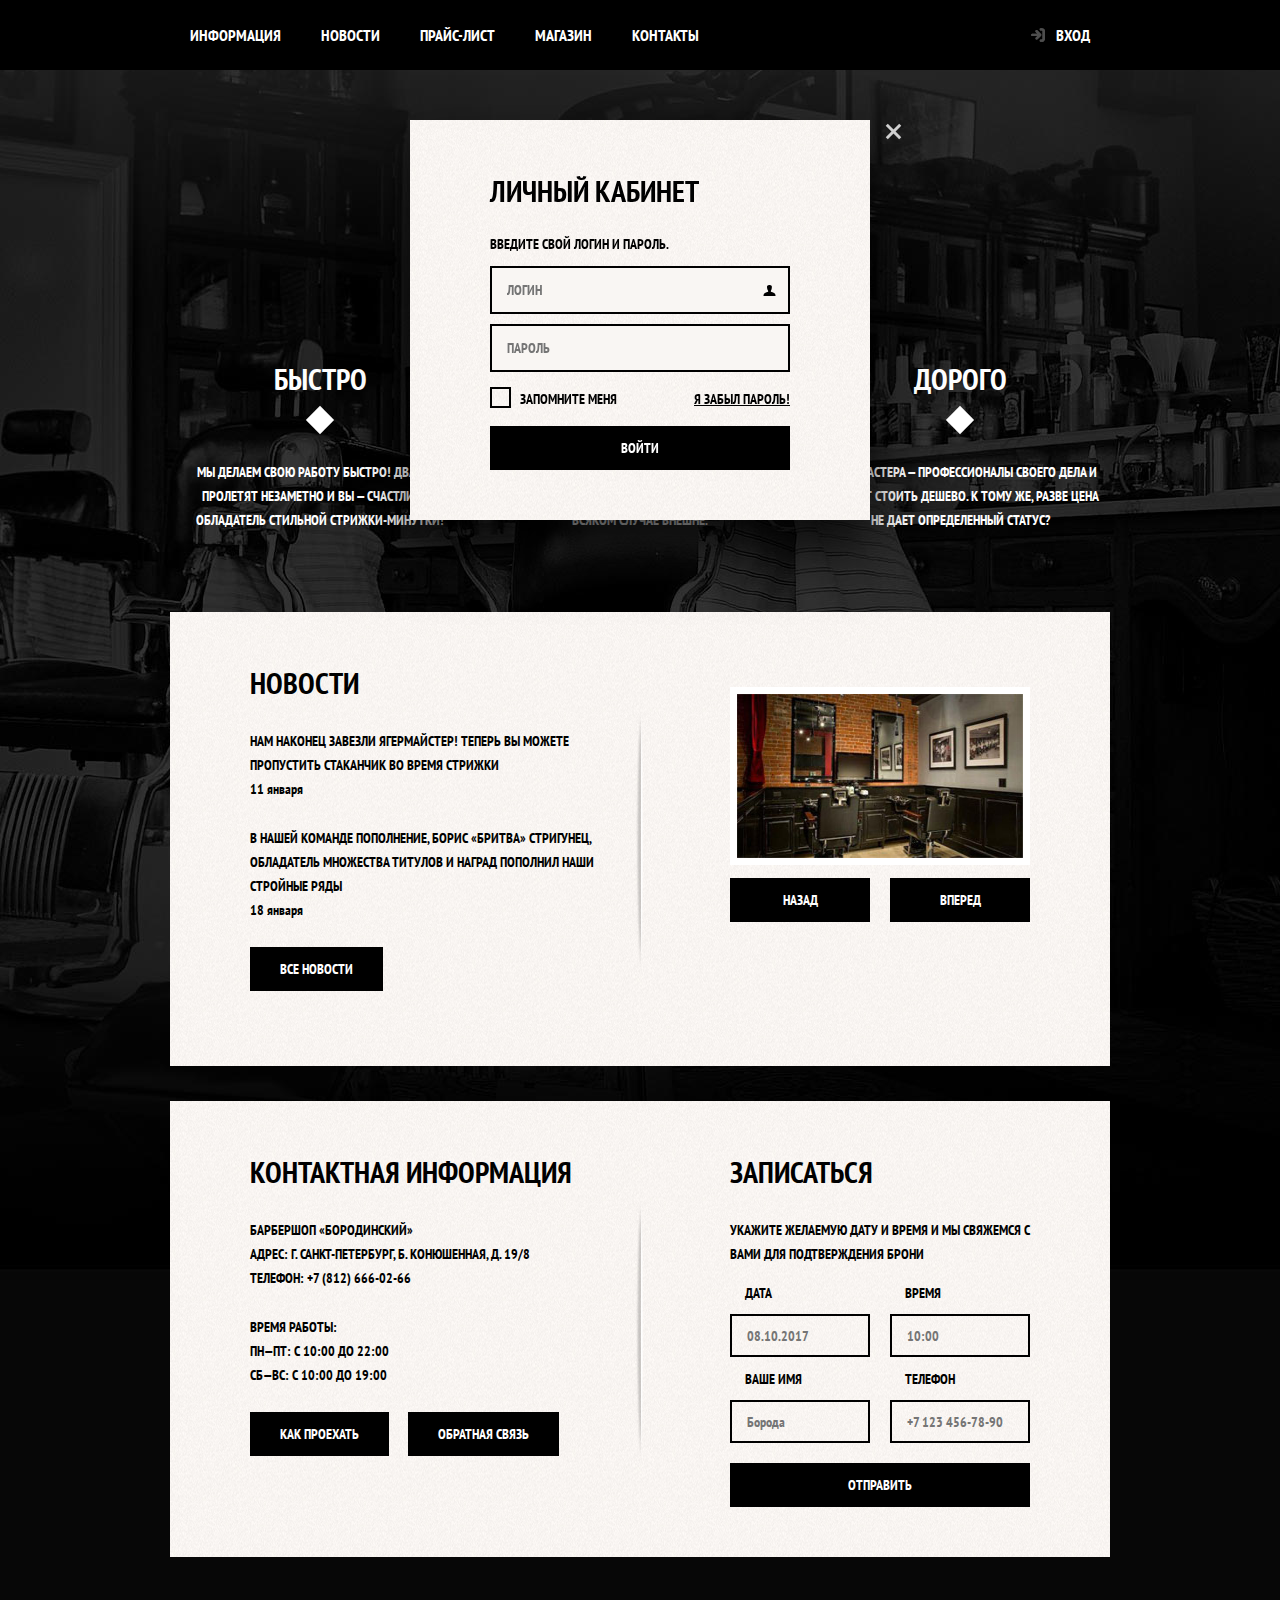
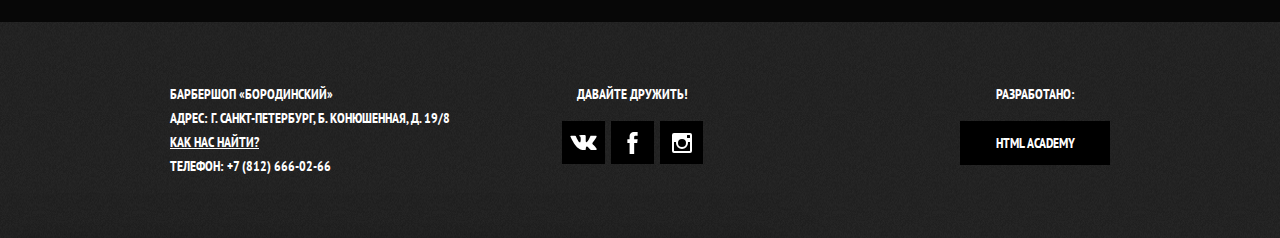
==== commit 89c37fe9: "modal login done" ====
--- a/index.html
+++ b/index.html
@@ -164,7 +164,7 @@
     </footer>
     <section class="modal modal-login">
         <h2>Личный кабинет</h2>
-        <p>Введите свой логин и пароль.</p>
+        <p class="modal-description">Введите свой логин и пароль.</p>
         <form class="login-form" action="https://echo.htmlacademy.ru" method="post">
             <p>
                 <label class="visually-hidden" for="user-login">Логин</label>
@@ -174,7 +174,7 @@
                 <label class="visually-hidden" for="user-password">Пароль</label>
                 <input class="login-icon-password" id="user-password" type="password" name="password" placeholder="Пароль">
             </p>
-            <p class="login-password-info">
+            <p class="login-help">
                 <label class="login-checkbox">
                     <input type="checkbox" name="remember" class="visually-hidden">
                     <span class="checkbox-indicator"></span>
@@ -184,7 +184,7 @@
             </p>
             <button class="button" type="submit">Войти</button>
         </form>
-        <span class="modal-close">x</span>
+        <button class="modal-close" type="button">Закрыть</button>
     </section>
     <section class="modal modal-map">
         <h2 class="visually-hidden">Как до нас добраться</h2>
--- a/css/style.css
+++ b/css/style.css
@@ -942,7 +942,7 @@
 }
 
 .modal {
-  position: sticky;
+  position: fixed;
 
   color: #000000;
 
@@ -950,7 +950,7 @@
   background-position: 0 0;
   background-repeat: repeat;
   background-color: #f8f3f0;
-  box-shadow: 0 30px 50px rgba(0, 0, 0, 0.7);
+  box-shadow: 0 30px 50px rgba(0, 0, 0, 0.75);
 
 }
 
@@ -965,13 +965,70 @@
   padding: 50px 80px;
 }
 
-.modal h2 {
-    font-size: 30px;
-    line-height: 42px;
-  }
-  
+.modal-close {
+  position: absolute;
+  top: 0;
+  right: -34px;
+  
+  width: 22px;
+  height: 22px;
+
+  font-size: 0;
+
+  background-color: transparent;
+  border: 0;
+
+  cursor: pointer;
+}
+
+.modal-close::before,
+.modal-close::after {
+  content: "";
+
+  position: absolute;
+  top: 10px;
+  left: 2px;
+
+  width: 19px;
+  height: 3px;
+
+  background-color: #d0d0d0;
+}
+
+.modal-close::before {
+  transform: rotate(45deg);
+}
+
+.modal-close::after {
+  transform: rotate(-45deg);
+}
+
+.modal-login h2 {
+  margin: 0;
+  margin-bottom: 20px;
+
+  font-size: 30px;
+  line-height: 42px;
+}
+
+.modal-description {
+  margin: 0;
+  margin-bottom: 10px;
+}
+
+.login-form p {
+  margin: 0;
+  margin-bottom: 10px;
+}
+
+
 .login-form input[type="text"],
 .login-form input[type="password"] {
+  box-sizing: border-box;
+  width: 300px;
+  padding: 10px 15px;
+  padding-right: 40px;
+
   font: inherit;
   color: #000000;
   text-transform: uppercase;
@@ -984,11 +1041,77 @@
   border-color: #663d15;
 }
 
+.login-form .login-help {
+  display: flex;
+  flex-wrap: wrap;
+  justify-content: space-between;
+  margin: 15px 0;
+}
+
+.login-icon-user {
+  background-image: url("../img/user.svg");
+  background-position: 270px center;
+  background-repeat: no-repeat;
+}
+
+.login-icon-password {
+  background-image: url("img/lock.svg");
+  background-position: 270px center;
+  background-repeat: no-repeat;
+}
+
+.login-checkbox {
+  position: relative;
+
+  padding-left: 30px;
+
+  cursor: pointer;
+}
+
 .login-checkbox:hover,
 .login-checkbox:focus {
   color: #663d15;
 }
 
+.login-checkbox input[type="checkbox"] + .checkbox-indicator {
+  position: absolute;
+  top: 0;
+  left: 0;
+
+  width: 17px;
+  height: 17px;
+
+  border: 2px solid #000000;
+}
+
+.login-checkbox input[type="checkbox"]:focus + .checkbox-indicator {
+  border-color: #663d15;
+  outline: thin dotted;
+  outline: 5px auto -webkit-focus-ring-color;
+}
+
+.login-checkbox input[type="checkbox"]:checked + .checkbox-indicator::before,
+.login-checkbox input[type="checkbox"]:checked + .checkbox-indicator::after {
+  content: "";
+
+  position: absolute;
+  top: 8px;
+  left: 1px;
+
+  width: 15px;
+  height: 2px;
+
+  background-color: #000000;
+}
+
+.login-checkbox input[type="checkbox"]:checked + .checkbox-indicator::before {
+  transform: rotate(45deg);
+}
+
+.login-checkbox input[type="checkbox"]:checked + .checkbox-indicator::after {
+  transform: rotate(-45deg);
+}
+
 .restore {
   color: #000000;
   text-decoration: underline;
@@ -997,4 +1120,9 @@
 .restore:hover,
 .restore:focus {
   text-decoration: none;
+}
+
+.login-form .button {
+  width: 100%;
+  margin-right: 0;
 }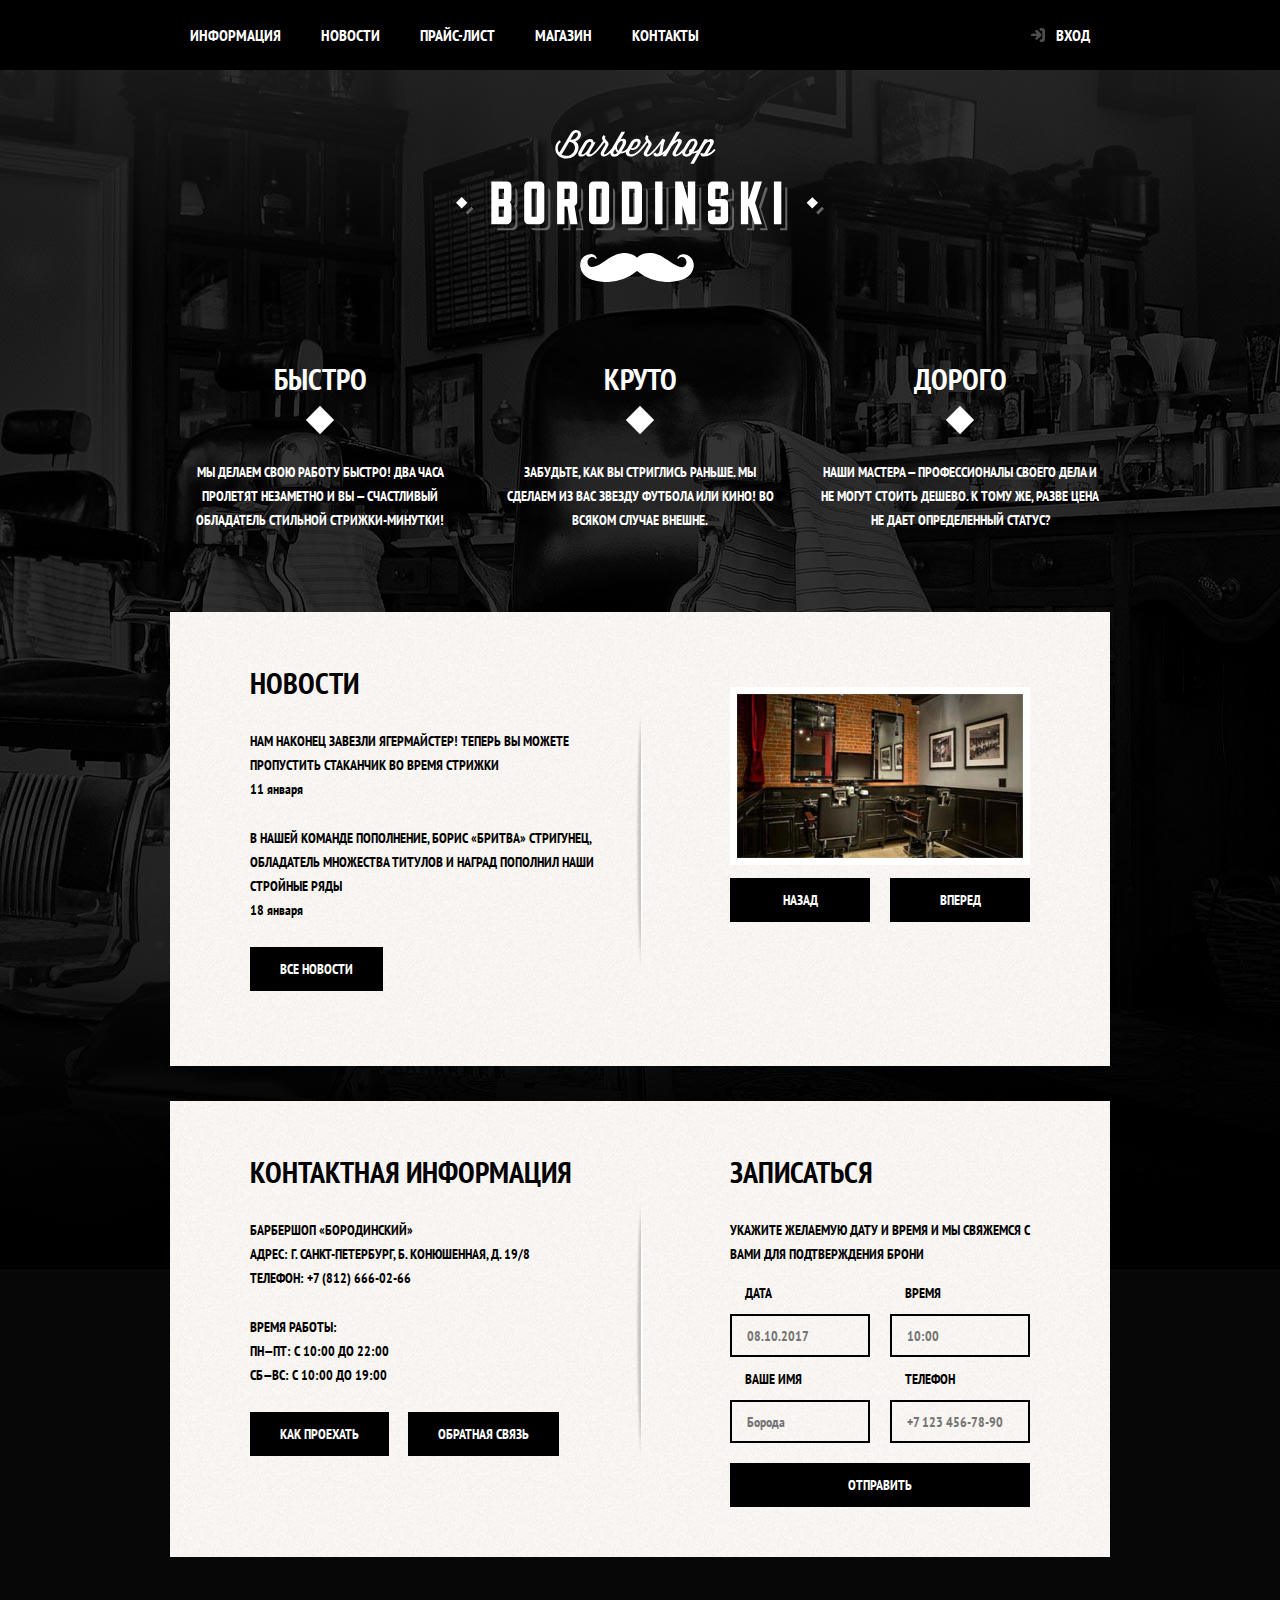
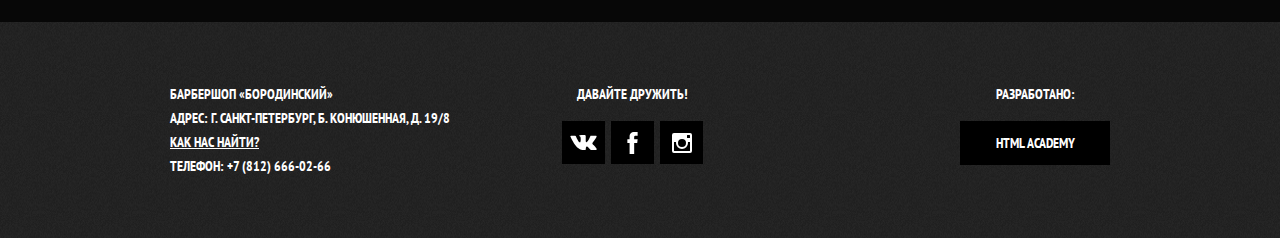
==== commit b6ef72da: "modal login display block" ====
--- a/index.html
+++ b/index.html
@@ -193,5 +193,15 @@
         </p>
         <button class="modal-close" type="button">Закрыть</button>
     </section>
+    <script>
+        var link = document.querySelector(".login-link");
+
+        var popup = document.querySelector(".modal-login");
+
+        link.addEventListener("click", function (evt) {
+            evt.preventDefault();
+            popup.classList.add("modal-show");
+        });
+    </script>
 </body>
 </html>--- a/css/style.css
+++ b/css/style.css
@@ -25,12 +25,6 @@
   background-repeat: repeat;
 }
 
-.inner-page .main-header {
-  margin-bottom: 50px;
-
-  background-color: #000000;
-}
-
 a {
   text-decoration: none;
 }
@@ -97,6 +91,12 @@
   margin-bottom: 75px;
 }
 
+.inner-page .main-header {
+  margin-bottom: 70px;
+
+  background-color: #000000;
+}
+
 .main-navigation {
   display: flex;
   flex-direction: column;
@@ -176,6 +176,31 @@
 .user-navigation a:hover,
 .user-navigation a:focus {
   background-color: #242424;
+}
+
+.site-navigation-current {
+  position: relative;
+}
+
+.site-navigation-current a[href] {
+  pointer-events: none;
+}
+
+.site-navigation-current a:not([href]) {
+  background-color: #000000;
+}
+
+.site-navigation-current::after {
+  content: "";
+
+  position: absolute;
+  right: 20px;
+  bottom: 0;
+  left: 20px;
+
+  height: 5px;
+
+  background-color: #ffffff;
 }
 
 .user-navigation .login-link {
@@ -839,6 +864,162 @@
   transform: rotate(45deg);
 }
 
+.inner-content {
+  margin-bottom: 75px;
+}
+
+.inner-content h2 {
+  margin-top: 60px;
+  margin-bottom: 30px;
+
+  font-size: 24px;
+  line-height: 30px;
+}
+
+.inner-content h3 {
+  margin-top: 60px;
+  margin-bottom: 30px;
+
+  font-size: 20px;
+  line-height: 24px;
+}
+
+.inner-content h2 + h3 {
+  margin-top: 30px;
+}
+
+.inner-content p {
+  margin: 14px 0;
+}
+
+.inner-content table {
+  border-collapse: collapse;
+}
+
+.inner-content td {
+  padding: 10px 15px;
+
+  border: 2px solid #000000;
+}
+
+.inner-content table {
+  border-collapse: collapse;
+}
+
+.inner-content td {
+  padding: 10px 15px;
+
+  border: 2px solid #000000;
+}
+
+.inner-content .big-heading {
+  display: flex;
+  align-items: center;
+  
+  margin-top: 55px;
+  margin-bottom: 65px;
+  
+  font-size: 48px;
+  line-height: 48px;
+  text-align: center;
+}
+
+.big-heading::before,
+.big-heading::after {
+  content: "";
+  
+  flex-grow: 1;
+  flex-shrink: 0;
+
+  width: 50px;
+  height: 2px;
+
+  background: #000000;
+}
+
+.big-heading::before {
+  margin-right: 25px;
+}
+
+.big-heading::after {
+  margin-left: 25px;
+}
+
+.custom-list-1 {
+  margin: 14px 0;
+  padding: 0;
+
+  list-style: none;
+}
+
+.custom-list-1 li {
+  position: relative;
+
+  margin-bottom: 15px;
+  padding-left: 20px;
+}
+
+.custom-list-1 li::before {
+  content: "";
+
+  position: absolute;
+  top: 8px;
+  left: 0;
+
+  width: 8px;
+  height: 8px;
+
+  background-color: #000000;
+  transform: rotate(45deg);
+}
+
+.custom-table-1 {
+  width: 100%;
+}
+
+.custom-table-1 td {
+  width: 50%;
+}
+
+.custom-table-1 td:last-child {
+  text-align: center;
+}
+
+.inner-columns {
+  display: flex;
+  justify-content: space-between;
+  flex-wrap: wrap;
+  
+  margin: 60px 0;
+}
+
+.inner-column-left,
+.inner-column-right {
+  width: 460px;
+}
+
+.inner-column-left *:first-child,
+.inner-column-right *:first-child {
+  margin-top: 0;
+}
+
+.inner-column-left *:last-child,
+.inner-column-right *:last-child {
+  margin-bottom: 0;
+}
+
+.inner-columns > h2:first-child {
+  width: 460px;
+  margin-top: 0;
+  margin-right: 460px;
+  margin-right: calc(100% - 460px);
+}
+
+.short-text {
+  padding-right: 80px;
+}
+
+
 .main-footer {
   margin-top: 65px;
   padding: 60px 0;
@@ -943,6 +1124,8 @@
 
 .modal {
   position: fixed;
+
+  display: none;
 
   color: #000000;
 
@@ -951,15 +1134,18 @@
   background-repeat: repeat;
   background-color: #f8f3f0;
   box-shadow: 0 30px 50px rgba(0, 0, 0, 0.75);
-
+}
+
+.modal-show {
+  display: block;
+  
+  /* animation: bounce 0.6s; */
 }
 
 .modal-login {
   top: 120px;
   left: 50%;
   
-  /* display: none; */
-
   width: 300px;
   margin-left: -230px;
   padding: 50px 80px;
@@ -1055,7 +1241,7 @@
 }
 
 .login-icon-password {
-  background-image: url("img/lock.svg");
+  background-image: url("../img/lock.svg");
   background-position: 270px center;
   background-repeat: no-repeat;
 }
@@ -1125,4 +1311,20 @@
 .login-form .button {
   width: 100%;
   margin-right: 0;
-}+}
+
+.modal-map {
+  top: 50%;
+  left: 50%;
+
+  width: 766px;
+  height: 561px;
+  margin-top: -280px;
+  margin-left: -390px;
+  
+  border: 7px solid white;
+}
+
+.modal-map p {
+  margin: 0;
+}
